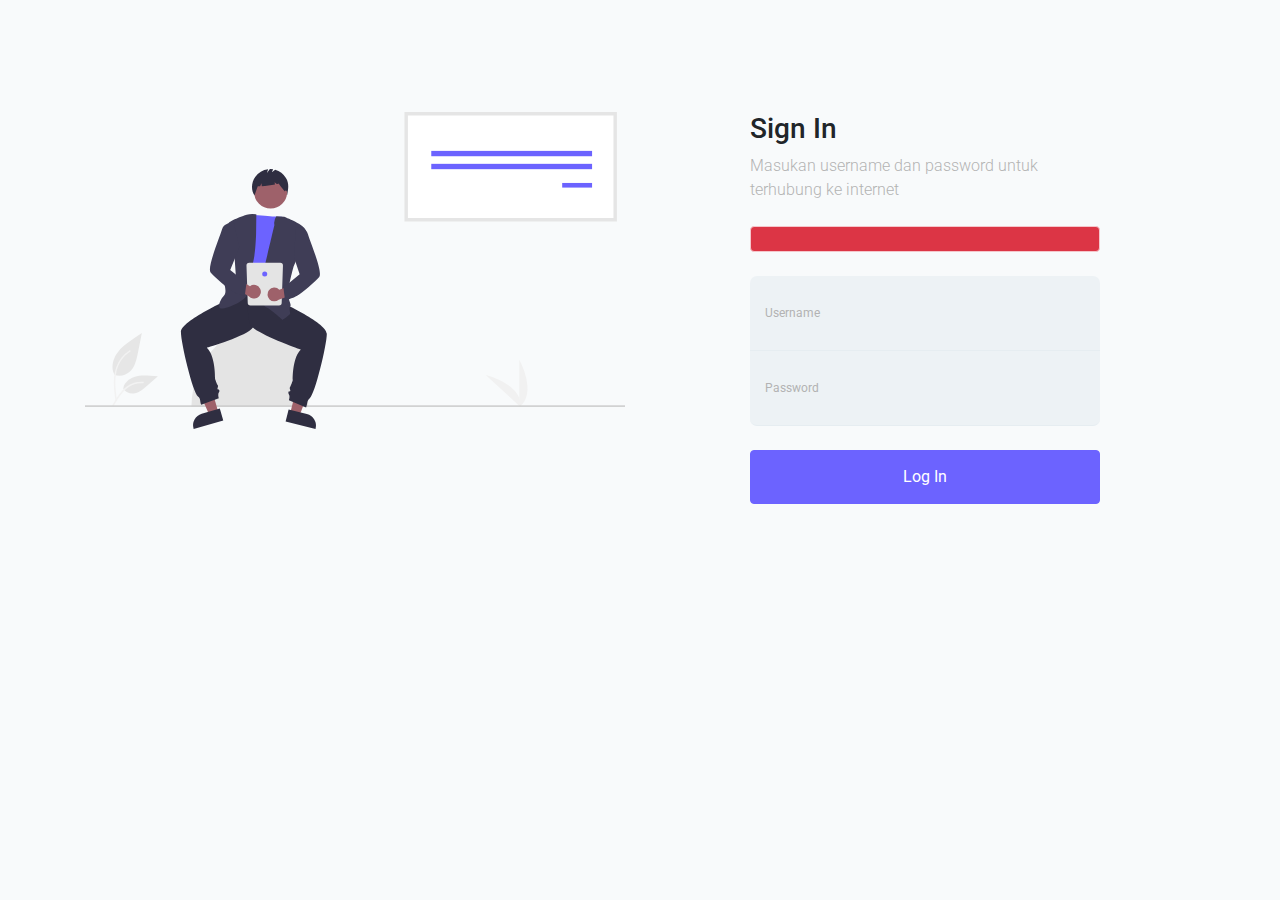
==== index.html @ 50f97ff5 "feat : first commit" ====
<!doctype html>
<html lang="en">

<head>
  <!-- Required meta tags -->
  <meta charset="utf-8">
  <meta name="viewport" content="width=device-width, initial-scale=1, shrink-to-fit=no">
  <link href="https://fonts.googleapis.com/css?family=Roboto:300,400&display=swap" rel="stylesheet">
  <link rel="stylesheet" href="fonts/icomoon/style.css">
  <!-- Bootstrap CSS -->
  <link rel="stylesheet" href="css/bootstrap.min.css">
  <!-- Style -->
  <link rel="stylesheet" href="css/style.css">

  <title>Login Mikrotik</title>
</head>

<body>



  <div class="content">
    <div class="container">
      <div class="row">
        <div class="col-md-6">
          <img src="images/online.svg" alt="Image" class="img-fluid">
        </div>
        <div class="col-md-6 contents">
          <div class="row justify-content-center">
            <div class="col-md-8">
              <div class="mb-4">
                <h3>Sign In</h3>
                <p class="mb-4">Masukan username dan password untuk terhubung ke internet</p>

                <div class="alert alert-danger bg-danger">
                  
                </div>
              </div>
              <form action="#" method="post">
                <div class="form-group first">
                  <label for="username">Username</label>
                  <input type="text" name="username" class="form-control" id="username" required>

                </div>
                <div class="form-group last mb-4">
                  <label for="password">Password</label>
                  <input type="password" name="password" class="form-control" id="password" required>
                </div>

                <input type="submit" value="Log In" class="btn btn-block btn-primary">
              </form>
            </div>
          </div>

        </div>

      </div>
    </div>
  </div>


  <script src="js/jquery-3.3.1.min.js"></script>
  <script src="js/popper.min.js"></script>
  <script src="js/bootstrap.min.js"></script>
  <script src="js/main.js"></script>
</body>

</html>
---- fonts/icomoon/style.css ----
@font-face {
  font-family: 'icomoon';
  src:  url('fonts/icomoon.eot?10si43');
  src:  url('fonts/icomoon.eot?10si43#iefix') format('embedded-opentype'),
    url('fonts/icomoon.ttf?10si43') format('truetype'),
    url('fonts/icomoon.woff?10si43') format('woff'),
    url('fonts/icomoon.svg?10si43#icomoon') format('svg');
  font-weight: normal;
  font-style: normal;
}

[class^="icon-"], [class*=" icon-"] {
  /* use !important to prevent issues with browser extensions that change fonts */
  font-family: 'icomoon' !important;
  speak: none;
  font-style: normal;
  font-weight: normal;
  font-variant: normal;
  text-transform: none;
  line-height: 1;

  /* Better Font Rendering =========== */
  -webkit-font-smoothing: antialiased;
  -moz-osx-font-smoothing: grayscale;
}

.icon-asterisk:before {
  content: "\f069";
}
.icon-plus:before {
  content: "\f067";
}
.icon-question:before {
  content: "\f128";
}
.icon-minus:before {
  content: "\f068";
}
.icon-glass:before {
  content: "\f000";
}
.icon-music:before {
  content: "\f001";
}
.icon-search:before {
  content: "\f002";
}
.icon-envelope-o:before {
  content: "\f003";
}
.icon-heart:before {
  content: "\f004";
}
.icon-star:before {
  content: "\f005";
}
.icon-star-o:before {
  content: "\f006";
}
.icon-user:before {
  content: "\f007";
}
.icon-film:before {
  content: "\f008";
}
.icon-th-large:before {
  content: "\f009";
}
.icon-th:before {
  content: "\f00a";
}
.icon-th-list:before {
  content: "\f00b";
}
.icon-check:before {
  content: "\f00c";
}
.icon-close:before {
  content: "\f00d";
}
.icon-remove:before {
  content: "\f00d";
}
.icon-times:before {
  content: "\f00d";
}
.icon-search-plus:before {
  content: "\f00e";
}
.icon-search-minus:before {
  content: "\f010";
}
.icon-power-off:before {
  content: "\f011";
}
.icon-signal:before {
  content: "\f012";
}
.icon-cog:before {
  content: "\f013";
}
.icon-gear:before {
  content: "\f013";
}
.icon-trash-o:before {
  content: "\f014";
}
.icon-home:before {
  content: "\f015";
}
.icon-file-o:before {
  content: "\f016";
}
.icon-clock-o:before {
  content: "\f017";
}
.icon-road:before {
  content: "\f018";
}
.icon-download:before {
  content: "\f019";
}
.icon-arrow-circle-o-down:before {
  content: "\f01a";
}
.icon-arrow-circle-o-up:before {
  content: "\f01b";
}
.icon-inbox:before {
  content: "\f01c";
}
.icon-play-circle-o:before {
  content: "\f01d";
}
.icon-repeat:before {
  content: "\f01e";
}
.icon-rotate-right:before {
  content: "\f01e";
}
.icon-refresh:before {
  content: "\f021";
}
.icon-list-alt:before {
  content: "\f022";
}
.icon-lock:before {
  content: "\f023";
}
.icon-flag:before {
  content: "\f024";
}
.icon-headphones:before {
  content: "\f025";
}
.icon-volume-off:before {
  content: "\f026";
}
.icon-volume-down:before {
  content: "\f027";
}
.icon-volume-up:before {
  content: "\f028";
}
.icon-qrcode:before {
  content: "\f029";
}
.icon-barcode:before {
  content: "\f02a";
}
.icon-tag:before {
  content: "\f02b";
}
.icon-tags:before {
  content: "\f02c";
}
.icon-book:before {
  content: "\f02d";
}
.icon-bookmark:before {
  content: "\f02e";
}
.icon-print:before {
  content: "\f02f";
}
.icon-camera:before {
  content: "\f030";
}
.icon-font:before {
  content: "\f031";
}
.icon-bold:before {
  content: "\f032";
}
.icon-italic:before {
  content: "\f033";
}
.icon-text-height:before {
  content: "\f034";
}
.icon-text-width:before {
  content: "\f035";
}
.icon-align-left:before {
  content: "\f036";
}
.icon-align-center:before {
  content: "\f037";
}
.icon-align-right:before {
  content: "\f038";
}
.icon-align-justify:before {
  content: "\f039";
}
.icon-list:before {
  content: "\f03a";
}
.icon-dedent:before {
  content: "\f03b";
}
.icon-outdent:before {
  content: "\f03b";
}
.icon-indent:before {
  content: "\f03c";
}
.icon-video-camera:before {
  content: "\f03d";
}
.icon-image:before {
  content: "\f03e";
}
.icon-photo:before {
  content: "\f03e";
}
.icon-picture-o:before {
  content: "\f03e";
}
.icon-pencil:before {
  content: "\f040";
}
.icon-map-marker:before {
  content: "\f041";
}
.icon-adjust:before {
  content: "\f042";
}
.icon-tint:before {
  content: "\f043";
}
.icon-edit:before {
  content: "\f044";
}
.icon-pencil-square-o:before {
  content: "\f044";
}
.icon-share-square-o:before {
  content: "\f045";
}
.icon-check-square-o:before {
  content: "\f046";
}
.icon-arrows:before {
  content: "\f047";
}
.icon-step-backward:before {
  content: "\f048";
}
.icon-fast-backward:before {
  content: "\f049";
}
.icon-backward:before {
  content: "\f04a";
}
.icon-play:before {
  content: "\f04b";
}
.icon-pause:before {
  content: "\f04c";
}
.icon-stop:before {
  content: "\f04d";
}
.icon-forward:before {
  content: "\f04e";
}
.icon-fast-forward:before {
  content: "\f050";
}
.icon-step-forward:before {
  content: "\f051";
}
.icon-eject:before {
  content: "\f052";
}
.icon-chevron-left:before {
  content: "\f053";
}
.icon-chevron-right:before {
  content: "\f054";
}
.icon-plus-circle:before {
  content: "\f055";
}
.icon-minus-circle:before {
  content: "\f056";
}
.icon-times-circle:before {
  content: "\f057";
}
.icon-check-circle:before {
  content: "\f058";
}
.icon-question-circle:before {
  content: "\f059";
}
.icon-info-circle:before {
  content: "\f05a";
}
.icon-crosshairs:before {
  content: "\f05b";
}
.icon-times-circle-o:before {
  content: "\f05c";
}
.icon-check-circle-o:before {
  content: "\f05d";
}
.icon-ban:before {
  content: "\f05e";
}
.icon-arrow-left:before {
  content: "\f060";
}
.icon-arrow-right:before {
  content: "\f061";
}
.icon-arrow-up:before {
  content: "\f062";
}
.icon-arrow-down:before {
  content: "\f063";
}
.icon-mail-forward:before {
  content: "\f064";
}
.icon-share:before {
  content: "\f064";
}
.icon-expand:before {
  content: "\f065";
}
.icon-compress:before {
  content: "\f066";
}
.icon-exclamation-circle:before {
  content: "\f06a";
}
.icon-gift:before {
  content: "\f06b";
}
.icon-leaf:before {
  content: "\f06c";
}
.icon-fire:before {
  content: "\f06d";
}
.icon-eye:before {
  content: "\f06e";
}
.icon-eye-slash:before {
  content: "\f070";
}
.icon-exclamation-triangle:before {
  content: "\f071";
}
.icon-warning:before {
  content: "\f071";
}
.icon-plane:before {
  content: "\f072";
}
.icon-calendar:before {
  content: "\f073";
}
.icon-random:before {
  content: "\f074";
}
.icon-comment:before {
  content: "\f075";
}
.icon-magnet:before {
  content: "\f076";
}
.icon-chevron-up:before {
  content: "\f077";
}
.icon-chevron-down:before {
  content: "\f078";
}
.icon-retweet:before {
  content: "\f079";
}
.icon-shopping-cart:before {
  content: "\f07a";
}
.icon-folder:before {
  content: "\f07b";
}
.icon-folder-open:before {
  content: "\f07c";
}
.icon-arrows-v:before {
  content: "\f07d";
}
.icon-arrows-h:before {
  content: "\f07e";
}
.icon-bar-chart:before {
  content: "\f080";
}
.icon-bar-chart-o:before {
  content: "\f080";
}
.icon-twitter-square:before {
  content: "\f081";
}
.icon-facebook-square:before {
  content: "\f082";
}
.icon-camera-retro:before {
  content: "\f083";
}
.icon-key:before {
  content: "\f084";
}
.icon-cogs:before {
  content: "\f085";
}
.icon-gears:before {
  content: "\f085";
}
.icon-comments:before {
  content: "\f086";
}
.icon-thumbs-o-up:before {
  content: "\f087";
}
.icon-thumbs-o-down:before {
  content: "\f088";
}
.icon-star-half:before {
  content: "\f089";
}
.icon-heart-o:before {
  content: "\f08a";
}
.icon-sign-out:before {
  content: "\f08b";
}
.icon-linkedin-square:before {
  content: "\f08c";
}
.icon-thumb-tack:before {
  content: "\f08d";
}
.icon-external-link:before {
  content: "\f08e";
}
.icon-sign-in:before {
  content: "\f090";
}
.icon-trophy:before {
  content: "\f091";
}
.icon-github-square:before {
  content: "\f092";
}
.icon-upload:before {
  content: "\f093";
}
.icon-lemon-o:before {
  content: "\f094";
}
.icon-phone:before {
  content: "\f095";
}
.icon-square-o:before {
  content: "\f096";
}
.icon-bookmark-o:before {
  content: "\f097";
}
.icon-phone-square:before {
  content: "\f098";
}
.icon-twitter:before {
  content: "\f099";
}
.icon-facebook:before {
  content: "\f09a";
}
.icon-facebook-f:before {
  content: "\f09a";
}
.icon-github:before {
  content: "\f09b";
}
.icon-unlock:before {
  content: "\f09c";
}
.icon-credit-card:before {
  content: "\f09d";
}
.icon-feed:before {
  content: "\f09e";
}
.icon-rss:before {
  content: "\f09e";
}
.icon-hdd-o:before {
  content: "\f0a0";
}
.icon-bullhorn:before {
  content: "\f0a1";
}
.icon-bell-o:before {
  content: "\f0a2";
}
.icon-certificate:before {
  content: "\f0a3";
}
.icon-hand-o-right:before {
  content: "\f0a4";
}
.icon-hand-o-left:before {
  content: "\f0a5";
}
.icon-hand-o-up:before {
  content: "\f0a6";
}
.icon-hand-o-down:before {
  content: "\f0a7";
}
.icon-arrow-circle-left:before {
  content: "\f0a8";
}
.icon-arrow-circle-right:before {
  content: "\f0a9";
}
.icon-arrow-circle-up:before {
  content: "\f0aa";
}
.icon-arrow-circle-down:before {
  content: "\f0ab";
}
.icon-globe:before {
  content: "\f0ac";
}
.icon-wrench:before {
  content: "\f0ad";
}
.icon-tasks:before {
  content: "\f0ae";
}
.icon-filter:before {
  content: "\f0b0";
}
.icon-briefcase:before {
  content: "\f0b1";
}
.icon-arrows-alt:before {
  content: "\f0b2";
}
.icon-group:before {
  content: "\f0c0";
}
.icon-users:before {
  content: "\f0c0";
}
.icon-chain:before {
  content: "\f0c1";
}
.icon-link:before {
  content: "\f0c1";
}
.icon-cloud:before {
  content: "\f0c2";
}
.icon-flask:before {
  content: "\f0c3";
}
.icon-cut:before {
  content: "\f0c4";
}
.icon-scissors:before {
  content: "\f0c4";
}
.icon-copy:before {
  content: "\f0c5";
}
.icon-files-o:before {
  content: "\f0c5";
}
.icon-paperclip:before {
  content: "\f0c6";
}
.icon-floppy-o:before {
  content: "\f0c7";
}
.icon-save:before {
  content: "\f0c7";
}
.icon-square:before {
  content: "\f0c8";
}
.icon-bars:before {
  content: "\f0c9";
}
.icon-navicon:before {
  content: "\f0c9";
}
.icon-reorder:before {
  content: "\f0c9";
}
.icon-list-ul:before {
  content: "\f0ca";
}
.icon-list-ol:before {
  content: "\f0cb";
}
.icon-strikethrough:before {
  content: "\f0cc";
}
.icon-underline:before {
  content: "\f0cd";
}
.icon-table:before {
  content: "\f0ce";
}
.icon-magic:before {
  content: "\f0d0";
}
.icon-truck:before {
  content: "\f0d1";
}
.icon-pinterest:before {
  content: "\f0d2";
}
.icon-pinterest-square:before {
  content: "\f0d3";
}
.icon-google-plus-square:before {
  content: "\f0d4";
}
.icon-google-plus:before {
  content: "\f0d5";
}
.icon-money:before {
  content: "\f0d6";
}
.icon-caret-down:before {
  content: "\f0d7";
}
.icon-caret-up:before {
  content: "\f0d8";
}
.icon-caret-left:before {
  content: "\f0d9";
}
.icon-caret-right:before {
  content: "\f0da";
}
.icon-columns:before {
  content: "\f0db";
}
.icon-sort:before {
  content: "\f0dc";
}
.icon-unsorted:before {
  content: "\f0dc";
}
.icon-sort-desc:before {
  content: "\f0dd";
}
.icon-sort-down:before {
  content: "\f0dd";
}
.icon-sort-asc:before {
  content: "\f0de";
}
.icon-sort-up:before {
  content: "\f0de";
}
.icon-envelope:before {
  content: "\f0e0";
}
.icon-linkedin:before {
  content: "\f0e1";
}
.icon-rotate-left:before {
  content: "\f0e2";
}
.icon-undo:before {
  content: "\f0e2";
}
.icon-gavel:before {
  content: "\f0e3";
}
.icon-legal:before {
  content: "\f0e3";
}
.icon-dashboard:before {
  content: "\f0e4";
}
.icon-tachometer:before {
  content: "\f0e4";
}
.icon-comment-o:before {
  content: "\f0e5";
}
.icon-comments-o:before {
  content: "\f0e6";
}
.icon-bolt:before {
  content: "\f0e7";
}
.icon-flash:before {
  content: "\f0e7";
}
.icon-sitemap:before {
  content: "\f0e8";
}
.icon-umbrella:before {
  content: "\f0e9";
}
.icon-clipboard:before {
  content: "\f0ea";
}
.icon-paste:before {
  content: "\f0ea";
}
.icon-lightbulb-o:before {
  content: "\f0eb";
}
.icon-exchange:before {
  content: "\f0ec";
}
.icon-cloud-download:before {
  content: "\f0ed";
}
.icon-cloud-upload:before {
  content: "\f0ee";
}
.icon-user-md:before {
  content: "\f0f0";
}
.icon-stethoscope:before {
  content: "\f0f1";
}
.icon-suitcase:before {
  content: "\f0f2";
}
.icon-bell:before {
  content: "\f0f3";
}
.icon-coffee:before {
  content: "\f0f4";
}
.icon-cutlery:before {
  content: "\f0f5";
}
.icon-file-text-o:before {
  content: "\f0f6";
}
.icon-building-o:before {
  content: "\f0f7";
}
.icon-hospital-o:before {
  content: "\f0f8";
}
.icon-ambulance:before {
  content: "\f0f9";
}
.icon-medkit:before {
  content: "\f0fa";
}
.icon-fighter-jet:before {
  content: "\f0fb";
}
.icon-beer:before {
  content: "\f0fc";
}
.icon-h-square:before {
  content: "\f0fd";
}
.icon-plus-square:before {
  content: "\f0fe";
}
.icon-angle-double-left:before {
  content: "\f100";
}
.icon-angle-double-right:before {
  content: "\f101";
}
.icon-angle-double-up:before {
  content: "\f102";
}
.icon-angle-double-down:before {
  content: "\f103";
}
.icon-angle-left:before {
  content: "\f104";
}
.icon-angle-right:before {
  content: "\f105";
}
.icon-angle-up:before {
  content: "\f106";
}
.icon-angle-down:before {
  content: "\f107";
}
.icon-desktop:before {
  content: "\f108";
}
.icon-laptop:before {
  content: "\f109";
}
.icon-tablet:before {
  content: "\f10a";
}
.icon-mobile:before {
  content: "\f10b";
}
.icon-mobile-phone:before {
  content: "\f10b";
}
.icon-circle-o:before {
  content: "\f10c";
}
.icon-quote-left:before {
  content: "\f10d";
}
.icon-quote-right:before {
  content: "\f10e";
}
.icon-spinner:before {
  content: "\f110";
}
.icon-circle:before {
  content: "\f111";
}
.icon-mail-reply:before {
  content: "\f112";
}
.icon-reply:before {
  content: "\f112";
}
.icon-github-alt:before {
  content: "\f113";
}
.icon-folder-o:before {
  content: "\f114";
}
.icon-folder-open-o:before {
  content: "\f115";
}
.icon-smile-o:before {
  content: "\f118";
}
.icon-frown-o:before {
  content: "\f119";
}
.icon-meh-o:before {
  content: "\f11a";
}
.icon-gamepad:before {
  content: "\f11b";
}
.icon-keyboard-o:before {
  content: "\f11c";
}
.icon-flag-o:before {
  content: "\f11d";
}
.icon-flag-checkered:before {
  content: "\f11e";
}
.icon-terminal:before {
  content: "\f120";
}
.icon-code:before {
  content: "\f121";
}
.icon-mail-reply-all:before {
  content: "\f122";
}
.icon-reply-all:before {
  content: "\f122";
}
.icon-star-half-empty:before {
  content: "\f123";
}
.icon-star-half-full:before {
  content: "\f123";
}
.icon-star-half-o:before {
  content: "\f123";
}
.icon-location-arrow:before {
  content: "\f124";
}
.icon-crop:before {
  content: "\f125";
}
.icon-code-fork:before {
  content: "\f126";
}
.icon-chain-broken:before {
  content: "\f127";
}
.icon-unlink:before {
  content: "\f127";
}
.icon-info:before {
  content: "\f129";
}
.icon-exclamation:before {
  content: "\f12a";
}
.icon-superscript:before {
  content: "\f12b";
}
.icon-subscript:before {
  content: "\f12c";
}
.icon-eraser:before {
  content: "\f12d";
}
.icon-puzzle-piece:before {
  content: "\f12e";
}
.icon-microphone:before {
  content: "\f130";
}
.icon-microphone-slash:before {
  content: "\f131";
}
.icon-shield:before {
  content: "\f132";
}
.icon-calendar-o:before {
  content: "\f133";
}
.icon-fire-extinguisher:before {
  content: "\f134";
}
.icon-rocket:before {
  content: "\f135";
}
.icon-maxcdn:before {
  content: "\f136";
}
.icon-chevron-circle-left:before {
  content: "\f137";
}
.icon-chevron-circle-right:before {
  content: "\f138";
}
.icon-chevron-circle-up:before {
  content: "\f139";
}
.icon-chevron-circle-down:before {
  content: "\f13a";
}
.icon-html5:before {
  content: "\f13b";
}
.icon-css3:before {
  content: "\f13c";
}
.icon-anchor:before {
  content: "\f13d";
}
.icon-unlock-alt:before {
  content: "\f13e";
}
.icon-bullseye:before {
  content: "\f140";
}
.icon-ellipsis-h:before {
  content: "\f141";
}
.icon-ellipsis-v:before {
  content: "\f142";
}
.icon-rss-square:before {
  content: "\f143";
}
.icon-play-circle:before {
  content: "\f144";
}
.icon-ticket:before {
  content: "\f145";
}
.icon-minus-square:before {
  content: "\f146";
}
.icon-minus-square-o:before {
  content: "\f147";
}
.icon-level-up:before {
  content: "\f148";
}
.icon-level-down:before {
  content: "\f149";
}
.icon-check-square:before {
  content: "\f14a";
}
.icon-pencil-square:before {
  content: "\f14b";
}
.icon-external-link-square:before {
  content: "\f14c";
}
.icon-share-square:before {
  content: "\f14d";
}
.icon-compass:before {
  content: "\f14e";
}
.icon-caret-square-o-down:before {
  content: "\f150";
}
.icon-toggle-down:before {
  content: "\f150";
}
.icon-caret-square-o-up:before {
  content: "\f151";
}
.icon-toggle-up:before {
  content: "\f151";
}
.icon-caret-square-o-right:before {
  content: "\f152";
}
.icon-toggle-right:before {
  content: "\f152";
}
.icon-eur:before {
  content: "\f153";
}
.icon-euro:before {
  content: "\f153";
}
.icon-gbp:before {
  content: "\f154";
}
.icon-dollar:before {
  content: "\f155";
}
.icon-usd:before {
  content: "\f155";
}
.icon-inr:before {
  content: "\f156";
}
.icon-rupee:before {
  content: "\f156";
}
.icon-cny:before {
  content: "\f157";
}
.icon-jpy:before {
  content: "\f157";
}
.icon-rmb:before {
  content: "\f157";
}
.icon-yen:before {
  content: "\f157";
}
.icon-rouble:before {
  content: "\f158";
}
.icon-rub:before {
  content: "\f158";
}
.icon-ruble:before {
  content: "\f158";
}
.icon-krw:before {
  content: "\f159";
}
.icon-won:before {
  content: "\f159";
}
.icon-bitcoin:before {
  content: "\f15a";
}
.icon-btc:before {
  content: "\f15a";
}
.icon-file:before {
  content: "\f15b";
}
.icon-file-text:before {
  content: "\f15c";
}
.icon-sort-alpha-asc:before {
  content: "\f15d";
}
.icon-sort-alpha-desc:before {
  content: "\f15e";
}
.icon-sort-amount-asc:before {
  content: "\f160";
}
.icon-sort-amount-desc:before {
  content: "\f161";
}
.icon-sort-numeric-asc:before {
  content: "\f162";
}
.icon-sort-numeric-desc:before {
  content: "\f163";
}
.icon-thumbs-up:before {
  content: "\f164";
}
.icon-thumbs-down:before {
  content: "\f165";
}
.icon-youtube-square:before {
  content: "\f166";
}
.icon-youtube:before {
  content: "\f167";
}
.icon-xing:before {
  content: "\f168";
}
.icon-xing-square:before {
  content: "\f169";
}
.icon-youtube-play:before {
  content: "\f16a";
}
.icon-dropbox:before {
  content: "\f16b";
}
.icon-stack-overflow:before {
  content: "\f16c";
}
.icon-instagram:before {
  content: "\f16d";
}
.icon-flickr:before {
  content: "\f16e";
}
.icon-adn:before {
  content: "\f170";
}
.icon-bitbucket:before {
  content: "\f171";
}
.icon-bitbucket-square:before {
  content: "\f172";
}
.icon-tumblr:before {
  content: "\f173";
}
.icon-tumblr-square:before {
  content: "\f174";
}
.icon-long-arrow-down:before {
  content: "\f175";
}
.icon-long-arrow-up:before {
  content: "\f176";
}
.icon-long-arrow-left:before {
  content: "\f177";
}
.icon-long-arrow-right:before {
  content: "\f178";
}
.icon-apple:before {
  content: "\f179";
}
.icon-windows:before {
  content: "\f17a";
}
.icon-android:before {
  content: "\f17b";
}
.icon-linux:before {
  content: "\f17c";
}
.icon-dribbble:before {
  content: "\f17d";
}
.icon-skype:before {
  content: "\f17e";
}
.icon-foursquare:before {
  content: "\f180";
}
.icon-trello:before {
  content: "\f181";
}
.icon-female:before {
  content: "\f182";
}
.icon-male:before {
  content: "\f183";
}
.icon-gittip:before {
  content: "\f184";
}
.icon-gratipay:before {
  content: "\f184";
}
.icon-sun-o:before {
  content: "\f185";
}
.icon-moon-o:before {
  content: "\f186";
}
.icon-archive:before {
  content: "\f187";
}
.icon-bug:before {
  content: "\f188";
}
.icon-vk:before {
  content: "\f189";
}
.icon-weibo:before {
  content: "\f18a";
}
.icon-renren:before {
  content: "\f18b";
}
.icon-pagelines:before {
  content: "\f18c";
}
.icon-stack-exchange:before {
  content: "\f18d";
}
.icon-arrow-circle-o-right:before {
  content: "\f18e";
}
.icon-arrow-circle-o-left:before {
  content: "\f190";
}
.icon-caret-square-o-left:before {
  content: "\f191";
}
.icon-toggle-left:before {
  content: "\f191";
}
.icon-dot-circle-o:before {
  content: "\f192";
}
.icon-wheelchair:before {
  content: "\f193";
}
.icon-vimeo-square:before {
  content: "\f194";
}
.icon-try:before {
  content: "\f195";
}
.icon-turkish-lira:before {
  content: "\f195";
}
.icon-plus-square-o:before {
  content: "\f196";
}
.icon-space-shuttle:before {
  content: "\f197";
}
.icon-slack:before {
  content: "\f198";
}
.icon-envelope-square:before {
  content: "\f199";
}
.icon-wordpress:before {
  content: "\f19a";
}
.icon-openid:before {
  content: "\f19b";
}
.icon-bank:before {
  content: "\f19c";
}
.icon-institution:before {
  content: "\f19c";
}
.icon-university:before {
  content: "\f19c";
}
.icon-graduation-cap:before {
  content: "\f19d";
}
.icon-mortar-board:before {
  content: "\f19d";
}
.icon-yahoo:before {
  content: "\f19e";
}
.icon-google:before {
  content: "\f1a0";
}
.icon-reddit:before {
  content: "\f1a1";
}
.icon-reddit-square:before {
  content: "\f1a2";
}
.icon-stumbleupon-circle:before {
  content: "\f1a3";
}
.icon-stumbleupon:before {
  content: "\f1a4";
}
.icon-delicious:before {
  content: "\f1a5";
}
.icon-digg:before {
  content: "\f1a6";
}
.icon-pied-piper-pp:before {
  content: "\f1a7";
}
.icon-pied-piper-alt:before {
  content: "\f1a8";
}
.icon-drupal:before {
  content: "\f1a9";
}
.icon-joomla:before {
  content: "\f1aa";
}
.icon-language:before {
  content: "\f1ab";
}
.icon-fax:before {
  content: "\f1ac";
}
.icon-building:before {
  content: "\f1ad";
}
.icon-child:before {
  content: "\f1ae";
}
.icon-paw:before {
  content: "\f1b0";
}
.icon-spoon:before {
  content: "\f1b1";
}
.icon-cube:before {
  content: "\f1b2";
}
.icon-cubes:before {
  content: "\f1b3";
}
.icon-behance:before {
  content: "\f1b4";
}
.icon-behance-square:before {
  content: "\f1b5";
}
.icon-steam:before {
  content: "\f1b6";
}
.icon-steam-square:before {
  content: "\f1b7";
}
.icon-recycle:before {
  content: "\f1b8";
}
.icon-automobile:before {
  content: "\f1b9";
}
.icon-car:before {
  content: "\f1b9";
}
.icon-cab:before {
  content: "\f1ba";
}
.icon-taxi:before {
  content: "\f1ba";
}
.icon-tree:before {
  content: "\f1bb";
}
.icon-spotify:before {
  content: "\f1bc";
}
.icon-deviantart:before {
  content: "\f1bd";
}
.icon-soundcloud:before {
  content: "\f1be";
}
.icon-database:before {
  content: "\f1c0";
}
.icon-file-pdf-o:before {
  content: "\f1c1";
}
.icon-file-word-o:before {
  content: "\f1c2";
}
.icon-file-excel-o:before {
  content: "\f1c3";
}
.icon-file-powerpoint-o:before {
  content: "\f1c4";
}
.icon-file-image-o:before {
  content: "\f1c5";
}
.icon-file-photo-o:before {
  content: "\f1c5";
}
.icon-file-picture-o:before {
  content: "\f1c5";
}
.icon-file-archive-o:before {
  content: "\f1c6";
}
.icon-file-zip-o:before {
  content: "\f1c6";
}
.icon-file-audio-o:before {
  content: "\f1c7";
}
.icon-file-sound-o:before {
  content: "\f1c7";
}
.icon-file-movie-o:before {
  content: "\f1c8";
}
.icon-file-video-o:before {
  content: "\f1c8";
}
.icon-file-code-o:before {
  content: "\f1c9";
}
.icon-vine:before {
  content: "\f1ca";
}
.icon-codepen:before {
  content: "\f1cb";
}
.icon-jsfiddle:before {
  content: "\f1cc";
}
.icon-life-bouy:before {
  content: "\f1cd";
}
.icon-life-buoy:before {
  content: "\f1cd";
}
.icon-life-ring:before {
  content: "\f1cd";
}
.icon-life-saver:before {
  content: "\f1cd";
}
.icon-support:before {
  content: "\f1cd";
}
.icon-circle-o-notch:before {
  content: "\f1ce";
}
.icon-ra:before {
  content: "\f1d0";
}
.icon-rebel:before {
  content: "\f1d0";
}
.icon-resistance:before {
  content: "\f1d0";
}
.icon-empire:before {
  content: "\f1d1";
}
.icon-ge:before {
  content: "\f1d1";
}
.icon-git-square:before {
  content: "\f1d2";
}
.icon-git:before {
  content: "\f1d3";
}
.icon-hacker-news:before {
  content: "\f1d4";
}
.icon-y-combinator-square:before {
  content: "\f1d4";
}
.icon-yc-square:before {
  content: "\f1d4";
}
.icon-tencent-weibo:before {
  content: "\f1d5";
}
.icon-qq:before {
  content: "\f1d6";
}
.icon-wechat:before {
  content: "\f1d7";
}
.icon-weixin:before {
  content: "\f1d7";
}
.icon-paper-plane:before {
  content: "\f1d8";
}
.icon-send:before {
  content: "\f1d8";
}
.icon-paper-plane-o:before {
  content: "\f1d9";
}
.icon-send-o:before {
  content: "\f1d9";
}
.icon-history:before {
  content: "\f1da";
}
.icon-circle-thin:before {
  content: "\f1db";
}
.icon-header:before {
  content: "\f1dc";
}
.icon-paragraph:before {
  content: "\f1dd";
}
.icon-sliders:before {
  content: "\f1de";
}
.icon-share-alt:before {
  content: "\f1e0";
}
.icon-share-alt-square:before {
  content: "\f1e1";
}
.icon-bomb:before {
  content: "\f1e2";
}
.icon-futbol-o:before {
  content: "\f1e3";
}
.icon-soccer-ball-o:before {
  content: "\f1e3";
}
.icon-tty:before {
  content: "\f1e4";
}
.icon-binoculars:before {
  content: "\f1e5";
}
.icon-plug:before {
  content: "\f1e6";
}
.icon-slideshare:before {
  content: "\f1e7";
}
.icon-twitch:before {
  content: "\f1e8";
}
.icon-yelp:before {
  content: "\f1e9";
}
.icon-newspaper-o:before {
  content: "\f1ea";
}
.icon-wifi:before {
  content: "\f1eb";
}
.icon-calculator:before {
  content: "\f1ec";
}
.icon-paypal:before {
  content: "\f1ed";
}
.icon-google-wallet:before {
  content: "\f1ee";
}
.icon-cc-visa:before {
  content: "\f1f0";
}
.icon-cc-mastercard:before {
  content: "\f1f1";
}
.icon-cc-discover:before {
  content: "\f1f2";
}
.icon-cc-amex:before {
  content: "\f1f3";
}
.icon-cc-paypal:before {
  content: "\f1f4";
}
.icon-cc-stripe:before {
  content: "\f1f5";
}
.icon-bell-slash:before {
  content: "\f1f6";
}
.icon-bell-slash-o:before {
  content: "\f1f7";
}
.icon-trash:before {
  content: "\f1f8";
}
.icon-copyright:before {
  content: "\f1f9";
}
.icon-at:before {
  content: "\f1fa";
}
.icon-eyedropper:before {
  content: "\f1fb";
}
.icon-paint-brush:before {
  content: "\f1fc";
}
.icon-birthday-cake:before {
  content: "\f1fd";
}
.icon-area-chart:before {
  content: "\f1fe";
}
.icon-pie-chart:before {
  content: "\f200";
}
.icon-line-chart:before {
  content: "\f201";
}
.icon-lastfm:before {
  content: "\f202";
}
.icon-lastfm-square:before {
  content: "\f203";
}
.icon-toggle-off:before {
  content: "\f204";
}
.icon-toggle-on:before {
  content: "\f205";
}
.icon-bicycle:before {
  content: "\f206";
}
.icon-bus:before {
  content: "\f207";
}
.icon-ioxhost:before {
  content: "\f208";
}
.icon-angellist:before {
  content: "\f209";
}
.icon-cc:before {
  content: "\f20a";
}
.icon-ils:before {
  content: "\f20b";
}
.icon-shekel:before {
  content: "\f20b";
}
.icon-sheqel:before {
  content: "\f20b";
}
.icon-meanpath:before {
  content: "\f20c";
}
.icon-buysellads:before {
  content: "\f20d";
}
.icon-connectdevelop:before {
  content: "\f20e";
}
.icon-dashcube:before {
  content: "\f210";
}
.icon-forumbee:before {
  content: "\f211";
}
.icon-leanpub:before {
  content: "\f212";
}
.icon-sellsy:before {
  content: "\f213";
}
.icon-shirtsinbulk:before {
  content: "\f214";
}
.icon-simplybuilt:before {
  content: "\f215";
}
.icon-skyatlas:before {
  content: "\f216";
}
.icon-cart-plus:before {
  content: "\f217";
}
.icon-cart-arrow-down:before {
  content: "\f218";
}
.icon-diamond:before {
  content: "\f219";
}
.icon-ship:before {
  content: "\f21a";
}
.icon-user-secret:before {
  content: "\f21b";
}
.icon-motorcycle:before {
  content: "\f21c";
}
.icon-street-view:before {
  content: "\f21d";
}
.icon-heartbeat:before {
  content: "\f21e";
}
.icon-venus:before {
  content: "\f221";
}
.icon-mars:before {
  content: "\f222";
}
.icon-mercury:before {
  content: "\f223";
}
.icon-intersex:before {
  content: "\f224";
}
.icon-transgender:before {
  content: "\f224";
}
.icon-transgender-alt:before {
  content: "\f225";
}
.icon-venus-double:before {
  content: "\f226";
}
.icon-mars-double:before {
  content: "\f227";
}
.icon-venus-mars:before {
  content: "\f228";
}
.icon-mars-stroke:before {
  content: "\f229";
}
.icon-mars-stroke-v:before {
  content: "\f22a";
}
.icon-mars-stroke-h:before {
  content: "\f22b";
}
.icon-neuter:before {
  content: "\f22c";
}
.icon-genderless:before {
  content: "\f22d";
}
.icon-facebook-official:before {
  content: "\f230";
}
.icon-pinterest-p:before {
  content: "\f231";
}
.icon-whatsapp:before {
  content: "\f232";
}
.icon-server:before {
  content: "\f233";
}
.icon-user-plus:before {
  content: "\f234";
}
.icon-user-times:before {
  content: "\f235";
}
.icon-bed:before {
  content: "\f236";
}
.icon-hotel:before {
  content: "\f236";
}
.icon-viacoin:before {
  content: "\f237";
}
.icon-train:before {
  content: "\f238";
}
.icon-subway:before {
  content: "\f239";
}
.icon-medium:before {
  content: "\f23a";
}
.icon-y-combinator:before {
  content: "\f23b";
}
.icon-yc:before {
  content: "\f23b";
}
.icon-optin-monster:before {
  content: "\f23c";
}
.icon-opencart:before {
  content: "\f23d";
}
.icon-expeditedssl:before {
  content: "\f23e";
}
.icon-battery:before {
  content: "\f240";
}
.icon-battery-4:before {
  content: "\f240";
}
.icon-battery-full:before {
  content: "\f240";
}
.icon-battery-3:before {
  content: "\f241";
}
.icon-battery-three-quarters:before {
  content: "\f241";
}
.icon-battery-2:before {
  content: "\f242";
}
.icon-battery-half:before {
  content: "\f242";
}
.icon-battery-1:before {
  content: "\f243";
}
.icon-battery-quarter:before {
  content: "\f243";
}
.icon-battery-0:before {
  content: "\f244";
}
.icon-battery-empty:before {
  content: "\f244";
}
.icon-mouse-pointer:before {
  content: "\f245";
}
.icon-i-cursor:before {
  content: "\f246";
}
.icon-object-group:before {
  content: "\f247";
}
.icon-object-ungroup:before {
  content: "\f248";
}
.icon-sticky-note:before {
  content: "\f249";
}
.icon-sticky-note-o:before {
  content: "\f24a";
}
.icon-cc-jcb:before {
  content: "\f24b";
}
.icon-cc-diners-club:before {
  content: "\f24c";
}
.icon-clone:before {
  content: "\f24d";
}
.icon-balance-scale:before {
  content: "\f24e";
}
.icon-hourglass-o:before {
  content: "\f250";
}
.icon-hourglass-1:before {
  content: "\f251";
}
.icon-hourglass-start:before {
  content: "\f251";
}
.icon-hourglass-2:before {
  content: "\f252";
}
.icon-hourglass-half:before {
  content: "\f252";
}
.icon-hourglass-3:before {
  content: "\f253";
}
.icon-hourglass-end:before {
  content: "\f253";
}
.icon-hourglass:before {
  content: "\f254";
}
.icon-hand-grab-o:before {
  content: "\f255";
}
.icon-hand-rock-o:before {
  content: "\f255";
}
.icon-hand-paper-o:before {
  content: "\f256";
}
.icon-hand-stop-o:before {
  content: "\f256";
}
.icon-hand-scissors-o:before {
  content: "\f257";
}
.icon-hand-lizard-o:before {
  content: "\f258";
}
.icon-hand-spock-o:before {
  content: "\f259";
}
.icon-hand-pointer-o:before {
  content: "\f25a";
}
.icon-hand-peace-o:before {
  content: "\f25b";
}
.icon-trademark:before {
  content: "\f25c";
}
.icon-registered:before {
  content: "\f25d";
}
.icon-creative-commons:before {
  content: "\f25e";
}
.icon-gg:before {
  content: "\f260";
}
.icon-gg-circle:before {
  content: "\f261";
}
.icon-tripadvisor:before {
  content: "\f262";
}
.icon-odnoklassniki:before {
  content: "\f263";
}
.icon-odnoklassniki-square:before {
  content: "\f264";
}
.icon-get-pocket:before {
  content: "\f265";
}
.icon-wikipedia-w:before {
  content: "\f266";
}
.icon-safari:before {
  content: "\f267";
}
.icon-chrome:before {
  content: "\f268";
}
.icon-firefox:before {
  content: "\f269";
}
.icon-opera:before {
  content: "\f26a";
}
.icon-internet-explorer:before {
  content: "\f26b";
}
.icon-television:before {
  content: "\f26c";
}
.icon-tv:before {
  content: "\f26c";
}
.icon-contao:before {
  content: "\f26d";
}
.icon-500px:before {
  content: "\f26e";
}
.icon-amazon:before {
  content: "\f270";
}
.icon-calendar-plus-o:before {
  content: "\f271";
}
.icon-calendar-minus-o:before {
  content: "\f272";
}
.icon-calendar-times-o:before {
  content: "\f273";
}
.icon-calendar-check-o:before {
  content: "\f274";
}
.icon-industry:before {
  content: "\f275";
}
.icon-map-pin:before {
  content: "\f276";
}
.icon-map-signs:before {
  content: "\f277";
}
.icon-map-o:before {
  content: "\f278";
}
.icon-map:before {
  content: "\f279";
}
.icon-commenting:before {
  content: "\f27a";
}
.icon-commenting-o:before {
  content: "\f27b";
}
.icon-houzz:before {
  content: "\f27c";
}
.icon-vimeo:before {
  content: "\f27d";
}
.icon-black-tie:before {
  content: "\f27e";
}
.icon-fonticons:before {
  content: "\f280";
}
.icon-reddit-alien:before {
  content: "\f281";
}
.icon-edge:before {
  content: "\f282";
}
.icon-credit-card-alt:before {
  content: "\f283";
}
.icon-codiepie:before {
  content: "\f284";
}
.icon-modx:before {
  content: "\f285";
}
.icon-fort-awesome:before {
  content: "\f286";
}
.icon-usb:before {
  content: "\f287";
}
.icon-product-hunt:before {
  content: "\f288";
}
.icon-mixcloud:before {
  content: "\f289";
}
.icon-scribd:before {
  content: "\f28a";
}
.icon-pause-circle:before {
  content: "\f28b";
}
.icon-pause-circle-o:before {
  content: "\f28c";
}
.icon-stop-circle:before {
  content: "\f28d";
}
.icon-stop-circle-o:before {
  content: "\f28e";
}
.icon-shopping-bag:before {
  content: "\f290";
}
.icon-shopping-basket:before {
  content: "\f291";
}
.icon-hashtag:before {
  content: "\f292";
}
.icon-bluetooth:before {
  content: "\f293";
}
.icon-bluetooth-b:before {
  content: "\f294";
}
.icon-percent:before {
  content: "\f295";
}
.icon-gitlab:before {
  content: "\f296";
}
.icon-wpbeginner:before {
  content: "\f297";
}
.icon-wpforms:before {
  content: "\f298";
}
.icon-envira:before {
  content: "\f299";
}
.icon-universal-access:before {
  content: "\f29a";
}
.icon-wheelchair-alt:before {
  content: "\f29b";
}
.icon-question-circle-o:before {
  content: "\f29c";
}
.icon-blind:before {
  content: "\f29d";
}
.icon-audio-description:before {
  content: "\f29e";
}
.icon-volume-control-phone:before {
  content: "\f2a0";
}
.icon-braille:before {
  content: "\f2a1";
}
.icon-assistive-listening-systems:before {
  content: "\f2a2";
}
.icon-american-sign-language-interpreting:before {
  content: "\f2a3";
}
.icon-asl-interpreting:before {
  content: "\f2a3";
}
.icon-deaf:before {
  content: "\f2a4";
}
.icon-deafness:before {
  content: "\f2a4";
}
.icon-hard-of-hearing:before {
  content: "\f2a4";
}
.icon-glide:before {
  content: "\f2a5";
}
.icon-glide-g:before {
  content: "\f2a6";
}
.icon-sign-language:before {
  content: "\f2a7";
}
.icon-signing:before {
  content: "\f2a7";
}
.icon-low-vision:before {
  content: "\f2a8";
}
.icon-viadeo:before {
  content: "\f2a9";
}
.icon-viadeo-square:before {
  content: "\f2aa";
}
.icon-snapchat:before {
  content: "\f2ab";
}
.icon-snapchat-ghost:before {
  content: "\f2ac";
}
.icon-snapchat-square:before {
  content: "\f2ad";
}
.icon-pied-piper:before {
  content: "\f2ae";
}
.icon-first-order:before {
  content: "\f2b0";
}
.icon-yoast:before {
  content: "\f2b1";
}
.icon-themeisle:before {
  content: "\f2b2";
}
.icon-google-plus-circle:before {
  content: "\f2b3";
}
.icon-google-plus-official:before {
  content: "\f2b3";
}
.icon-fa:before {
  content: "\f2b4";
}
.icon-font-awesome:before {
  content: "\f2b4";
}
.icon-handshake-o:before {
  content: "\f2b5";
}
.icon-envelope-open:before {
  content: "\f2b6";
}
.icon-envelope-open-o:before {
  content: "\f2b7";
}
.icon-linode:before {
  content: "\f2b8";
}
.icon-address-book:before {
  content: "\f2b9";
}
.icon-address-book-o:before {
  content: "\f2ba";
}
.icon-address-card:before {
  content: "\f2bb";
}
.icon-vcard:before {
  content: "\f2bb";
}
.icon-address-card-o:before {
  content: "\f2bc";
}
.icon-vcard-o:before {
  content: "\f2bc";
}
.icon-user-circle:before {
  content: "\f2bd";
}
.icon-user-circle-o:before {
  content: "\f2be";
}
.icon-user-o:before {
  content: "\f2c0";
}
.icon-id-badge:before {
  content: "\f2c1";
}
.icon-drivers-license:before {
  content: "\f2c2";
}
.icon-id-card:before {
  content: "\f2c2";
}
.icon-drivers-license-o:before {
  content: "\f2c3";
}
.icon-id-card-o:before {
  content: "\f2c3";
}
.icon-quora:before {
  content: "\f2c4";
}
.icon-free-code-camp:before {
  content: "\f2c5";
}
.icon-telegram:before {
  content: "\f2c6";
}
.icon-thermometer:before {
  content: "\f2c7";
}
.icon-thermometer-4:before {
  content: "\f2c7";
}
.icon-thermometer-full:before {
  content: "\f2c7";
}
.icon-thermometer-3:before {
  content: "\f2c8";
}
.icon-thermometer-three-quarters:before {
  content: "\f2c8";
}
.icon-thermometer-2:before {
  content: "\f2c9";
}
.icon-thermometer-half:before {
  content: "\f2c9";
}
.icon-thermometer-1:before {
  content: "\f2ca";
}
.icon-thermometer-quarter:before {
  content: "\f2ca";
}
.icon-thermometer-0:before {
  content: "\f2cb";
}
.icon-thermometer-empty:before {
  content: "\f2cb";
}
.icon-shower:before {
  content: "\f2cc";
}
.icon-bath:before {
  content: "\f2cd";
}
.icon-bathtub:before {
  content: "\f2cd";
}
.icon-s15:before {
  content: "\f2cd";
}
.icon-podcast:before {
  content: "\f2ce";
}
.icon-window-maximize:before {
  content: "\f2d0";
}
.icon-window-minimize:before {
  content: "\f2d1";
}
.icon-window-restore:before {
  content: "\f2d2";
}
.icon-times-rectangle:before {
  content: "\f2d3";
}
.icon-window-close:before {
  content: "\f2d3";
}
.icon-times-rectangle-o:before {
  content: "\f2d4";
}
.icon-window-close-o:before {
  content: "\f2d4";
}
.icon-bandcamp:before {
  content: "\f2d5";
}
.icon-grav:before {
  content: "\f2d6";
}
.icon-etsy:before {
  content: "\f2d7";
}
.icon-imdb:before {
  content: "\f2d8";
}
.icon-ravelry:before {
  content: "\f2d9";
}
.icon-eercast:before {
  content: "\f2da";
}
.icon-microchip:before {
  content: "\f2db";
}
.icon-snowflake-o:before {
  content: "\f2dc";
}
.icon-superpowers:before {
  content: "\f2dd";
}
.icon-wpexplorer:before {
  content: "\f2de";
}
.icon-meetup:before {
  content: "\f2e0";
}
.icon-3d_rotation:before {
  content: "\e84d";
}
.icon-ac_unit:before {
  content: "\eb3b";
}
.icon-alarm:before {
  content: "\e855";
}
.icon-access_alarms:before {
  content: "\e191";
}
.icon-schedule:before {
  content: "\e8b5";
}
.icon-accessibility:before {
  content: "\e84e";
}
.icon-accessible:before {
  content: "\e914";
}
.icon-account_balance:before {
  content: "\e84f";
}
.icon-account_balance_wallet:before {
  content: "\e850";
}
.icon-account_box:before {
  content: "\e851";
}
.icon-account_circle:before {
  content: "\e853";
}
.icon-adb:before {
  content: "\e60e";
}
.icon-add:before {
  content: "\e145";
}
.icon-add_a_photo:before {
  content: "\e439";
}
.icon-alarm_add:before {
  content: "\e856";
}
.icon-add_alert:before {
  content: "\e003";
}
.icon-add_box:before {
  content: "\e146";
}
.icon-add_circle:before {
  content: "\e147";
}
.icon-control_point:before {
  content: "\e3ba";
}
.icon-add_location:before {
  content: "\e567";
}
.icon-add_shopping_cart:before {
  content: "\e854";
}
.icon-queue:before {
  content: "\e03c";
}
.icon-add_to_queue:before {
  content: "\e05c";
}
.icon-adjust2:before {
  content: "\e39e";
}
.icon-airline_seat_flat:before {
  content: "\e630";
}
.icon-airline_seat_flat_angled:before {
  content: "\e631";
}
.icon-airline_seat_individual_suite:before {
  content: "\e632";
}
.icon-airline_seat_legroom_extra:before {
  content: "\e633";
}
.icon-airline_seat_legroom_normal:before {
  content: "\e634";
}
.icon-airline_seat_legroom_reduced:before {
  content: "\e635";
}
.icon-airline_seat_recline_extra:before {
  content: "\e636";
}
.icon-airline_seat_recline_normal:before {
  content: "\e637";
}
.icon-flight:before {
  content: "\e539";
}
.icon-airplanemode_inactive:before {
  content: "\e194";
}
.icon-airplay:before {
  content: "\e055";
}
.icon-airport_shuttle:before {
  content: "\eb3c";
}
.icon-alarm_off:before {
  content: "\e857";
}
.icon-alarm_on:before {
  content: "\e858";
}
.icon-album:before {
  content: "\e019";
}
.icon-all_inclusive:before {
  content: "\eb3d";
}
.icon-all_out:before {
  content: "\e90b";
}
.icon-android2:before {
  content: "\e859";
}
.icon-announcement:before {
  content: "\e85a";
}
.icon-apps:before {
  content: "\e5c3";
}
.icon-archive2:before {
  content: "\e149";
}
.icon-arrow_back:before {
  content: "\e5c4";
}
.icon-arrow_downward:before {
  content: "\e5db";
}
.icon-arrow_drop_down:before {
  content: "\e5c5";
}
.icon-arrow_drop_down_circle:before {
  content: "\e5c6";
}
.icon-arrow_drop_up:before {
  content: "\e5c7";
}
.icon-arrow_forward:before {
  content: "\e5c8";
}
.icon-arrow_upward:before {
  content: "\e5d8";
}
.icon-art_track:before {
  content: "\e060";
}
.icon-aspect_ratio:before {
  content: "\e85b";
}
.icon-poll:before {
  content: "\e801";
}
.icon-assignment:before {
  content: "\e85d";
}
.icon-assignment_ind:before {
  content: "\e85e";
}
.icon-assignment_late:before {
  content: "\e85f";
}
.icon-assignment_return:before {
  content: "\e860";
}
.icon-assignment_returned:before {
  content: "\e861";
}
.icon-assignment_turned_in:before {
  content: "\e862";
}
.icon-assistant:before {
  content: "\e39f";
}
.icon-flag2:before {
  content: "\e153";
}
.icon-attach_file:before {
  content: "\e226";
}
.icon-attach_money:before {
  content: "\e227";
}
.icon-attachment:before {
  content: "\e2bc";
}
.icon-audiotrack:before {
  content: "\e3a1";
}
.icon-autorenew:before {
  content: "\e863";
}
.icon-av_timer:before {
  content: "\e01b";
}
.icon-backspace:before {
  content: "\e14a";
}
.icon-cloud_upload:before {
  content: "\e2c3";
}
.icon-battery_alert:before {
  content: "\e19c";
}
.icon-battery_charging_full:before {
  content: "\e1a3";
}
.icon-battery_std:before {
  content: "\e1a5";
}
.icon-battery_unknown:before {
  content: "\e1a6";
}
.icon-beach_access:before {
  content: "\eb3e";
}
.icon-beenhere:before {
  content: "\e52d";
}
.icon-block:before {
  content: "\e14b";
}
.icon-bluetooth2:before {
  content: "\e1a7";
}
.icon-bluetooth_searching:before {
  content: "\e1aa";
}
.icon-bluetooth_connected:before {
  content: "\e1a8";
}
.icon-bluetooth_disabled:before {
  content: "\e1a9";
}
.icon-blur_circular:before {
  content: "\e3a2";
}
.icon-blur_linear:before {
  content: "\e3a3";
}
.icon-blur_off:before {
  content: "\e3a4";
}
.icon-blur_on:before {
  content: "\e3a5";
}
.icon-class:before {
  content: "\e86e";
}
.icon-turned_in:before {
  content: "\e8e6";
}
.icon-turned_in_not:before {
  content: "\e8e7";
}
.icon-border_all:before {
  content: "\e228";
}
.icon-border_bottom:before {
  content: "\e229";
}
.icon-border_clear:before {
  content: "\e22a";
}
.icon-border_color:before {
  content: "\e22b";
}
.icon-border_horizontal:before {
  content: "\e22c";
}
.icon-border_inner:before {
  content: "\e22d";
}
.icon-border_left:before {
  content: "\e22e";
}
.icon-border_outer:before {
  content: "\e22f";
}
.icon-border_right:before {
  content: "\e230";
}
.icon-border_style:before {
  content: "\e231";
}
.icon-border_top:before {
  content: "\e232";
}
.icon-border_vertical:before {
  content: "\e233";
}
.icon-branding_watermark:before {
  content: "\e06b";
}
.icon-brightness_1:before {
  content: "\e3a6";
}
.icon-brightness_2:before {
  content: "\e3a7";
}
.icon-brightness_3:before {
  content: "\e3a8";
}
.icon-brightness_4:before {
  content: "\e3a9";
}
.icon-brightness_low:before {
  content: "\e1ad";
}
.icon-brightness_medium:before {
  content: "\e1ae";
}
.icon-brightness_high:before {
  content: "\e1ac";
}
.icon-brightness_auto:before {
  content: "\e1ab";
}
.icon-broken_image:before {
  content: "\e3ad";
}
.icon-brush:before {
  content: "\e3ae";
}
.icon-bubble_chart:before {
  content: "\e6dd";
}
.icon-bug_report:before {
  content: "\e868";
}
.icon-build:before {
  content: "\e869";
}
.icon-burst_mode:before {
  content: "\e43c";
}
.icon-domain:before {
  content: "\e7ee";
}
.icon-business_center:before {
  content: "\eb3f";
}
.icon-cached:before {
  content: "\e86a";
}
.icon-cake:before {
  content: "\e7e9";
}
.icon-phone2:before {
  content: "\e0cd";
}
.icon-call_end:before {
  content: "\e0b1";
}
.icon-call_made:before {
  content: "\e0b2";
}
.icon-merge_type:before {
  content: "\e252";
}
.icon-call_missed:before {
  content: "\e0b4";
}
.icon-call_missed_outgoing:before {
  content: "\e0e4";
}
.icon-call_received:before {
  content: "\e0b5";
}
.icon-call_split:before {
  content: "\e0b6";
}
.icon-call_to_action:before {
  content: "\e06c";
}
.icon-camera2:before {
  content: "\e3af";
}
.icon-photo_camera:before {
  content: "\e412";
}
.icon-camera_enhance:before {
  content: "\e8fc";
}
.icon-camera_front:before {
  content: "\e3b1";
}
.icon-camera_rear:before {
  content: "\e3b2";
}
.icon-camera_roll:before {
  content: "\e3b3";
}
.icon-cancel:before {
  content: "\e5c9";
}
.icon-redeem:before {
  content: "\e8b1";
}
.icon-card_membership:before {
  content: "\e8f7";
}
.icon-card_travel:before {
  content: "\e8f8";
}
.icon-casino:before {
  content: "\eb40";
}
.icon-cast:before {
  content: "\e307";
}
.icon-cast_connected:before {
  content: "\e308";
}
.icon-center_focus_strong:before {
  content: "\e3b4";
}
.icon-center_focus_weak:before {
  content: "\e3b5";
}
.icon-change_history:before {
  content: "\e86b";
}
.icon-chat:before {
  content: "\e0b7";
}
.icon-chat_bubble:before {
  content: "\e0ca";
}
.icon-chat_bubble_outline:before {
  content: "\e0cb";
}
.icon-check2:before {
  content: "\e5ca";
}
.icon-check_box:before {
  content: "\e834";
}
.icon-check_box_outline_blank:before {
  content: "\e835";
}
.icon-check_circle:before {
  content: "\e86c";
}
.icon-navigate_before:before {
  content: "\e408";
}
.icon-navigate_next:before {
  content: "\e409";
}
.icon-child_care:before {
  content: "\eb41";
}
.icon-child_friendly:before {
  content: "\eb42";
}
.icon-chrome_reader_mode:before {
  content: "\e86d";
}
.icon-close2:before {
  content: "\e5cd";
}
.icon-clear_all:before {
  content: "\e0b8";
}
.icon-closed_caption:before {
  content: "\e01c";
}
.icon-wb_cloudy:before {
  content: "\e42d";
}
.icon-cloud_circle:before {
  content: "\e2be";
}
.icon-cloud_done:before {
  content: "\e2bf";
}
.icon-cloud_download:before {
  content: "\e2c0";
}
.icon-cloud_off:before {
  content: "\e2c1";
}
.icon-cloud_queue:before {
  content: "\e2c2";
}
.icon-code2:before {
  content: "\e86f";
}
.icon-photo_library:before {
  content: "\e413";
}
.icon-collections_bookmark:before {
  content: "\e431";
}
.icon-palette:before {
  content: "\e40a";
}
.icon-colorize:before {
  content: "\e3b8";
}
.icon-comment2:before {
  content: "\e0b9";
}
.icon-compare:before {
  content: "\e3b9";
}
.icon-compare_arrows:before {
  content: "\e915";
}
.icon-laptop2:before {
  content: "\e31e";
}
.icon-confirmation_number:before {
  content: "\e638";
}
.icon-contact_mail:before {
  content: "\e0d0";
}
.icon-contact_phone:before {
  content: "\e0cf";
}
.icon-contacts:before {
  content: "\e0ba";
}
.icon-content_copy:before {
  content: "\e14d";
}
.icon-content_cut:before {
  content: "\e14e";
}
.icon-content_paste:before {
  content: "\e14f";
}
.icon-control_point_duplicate:before {
  content: "\e3bb";
}
.icon-copyright2:before {
  content: "\e90c";
}
.icon-mode_edit:before {
  content: "\e254";
}
.icon-create_new_folder:before {
  content: "\e2cc";
}
.icon-payment:before {
  content: "\e8a1";
}
.icon-crop2:before {
  content: "\e3be";
}
.icon-crop_16_9:before {
  content: "\e3bc";
}
.icon-crop_3_2:before {
  content: "\e3bd";
}
.icon-crop_landscape:before {
  content: "\e3c3";
}
.icon-crop_7_5:before {
  content: "\e3c0";
}
.icon-crop_din:before {
  content: "\e3c1";
}
.icon-crop_free:before {
  content: "\e3c2";
}
.icon-crop_original:before {
  content: "\e3c4";
}
.icon-crop_portrait:before {
  content: "\e3c5";
}
.icon-crop_rotate:before {
  content: "\e437";
}
.icon-crop_square:before {
  content: "\e3c6";
}
.icon-dashboard2:before {
  content: "\e871";
}
.icon-data_usage:before {
  content: "\e1af";
}
.icon-date_range:before {
  content: "\e916";
}
.icon-dehaze:before {
  content: "\e3c7";
}
.icon-delete:before {
  content: "\e872";
}
.icon-delete_forever:before {
  content: "\e92b";
}
.icon-delete_sweep:before {
  content: "\e16c";
}
.icon-description:before {
  content: "\e873";
}
.icon-desktop_mac:before {
  content: "\e30b";
}
.icon-desktop_windows:before {
  content: "\e30c";
}
.icon-details:before {
  content: "\e3c8";
}
.icon-developer_board:before {
  content: "\e30d";
}
.icon-developer_mode:before {
  content: "\e1b0";
}
.icon-device_hub:before {
  content: "\e335";
}
.icon-phonelink:before {
  content: "\e326";
}
.icon-devices_other:before {
  content: "\e337";
}
.icon-dialer_sip:before {
  content: "\e0bb";
}
.icon-dialpad:before {
  content: "\e0bc";
}
.icon-directions:before {
  content: "\e52e";
}
.icon-directions_bike:before {
  content: "\e52f";
}
.icon-directions_boat:before {
  content: "\e532";
}
.icon-directions_bus:before {
  content: "\e530";
}
.icon-directions_car:before {
  content: "\e531";
}
.icon-directions_railway:before {
  content: "\e534";
}
.icon-directions_run:before {
  content: "\e566";
}
.icon-directions_transit:before {
  content: "\e535";
}
.icon-directions_walk:before {
  content: "\e536";
}
.icon-disc_full:before {
  content: "\e610";
}
.icon-dns:before {
  content: "\e875";
}
.icon-not_interested:before {
  content: "\e033";
}
.icon-do_not_disturb_alt:before {
  content: "\e611";
}
.icon-do_not_disturb_off:before {
  content: "\e643";
}
.icon-remove_circle:before {
  content: "\e15c";
}
.icon-dock:before {
  content: "\e30e";
}
.icon-done:before {
  content: "\e876";
}
.icon-done_all:before {
  content: "\e877";
}
.icon-donut_large:before {
  content: "\e917";
}
.icon-donut_small:before {
  content: "\e918";
}
.icon-drafts:before {
  content: "\e151";
}
.icon-drag_handle:before {
  content: "\e25d";
}
.icon-time_to_leave:before {
  content: "\e62c";
}
.icon-dvr:before {
  content: "\e1b2";
}
.icon-edit_location:before {
  content: "\e568";
}
.icon-eject2:before {
  content: "\e8fb";
}
.icon-markunread:before {
  content: "\e159";
}
.icon-enhanced_encryption:before {
  content: "\e63f";
}
.icon-equalizer:before {
  content: "\e01d";
}
.icon-error:before {
  content: "\e000";
}
.icon-error_outline:before {
  content: "\e001";
}
.icon-euro_symbol:before {
  content: "\e926";
}
.icon-ev_station:before {
  content: "\e56d";
}
.icon-insert_invitation:before {
  content: "\e24f";
}
.icon-event_available:before {
  content: "\e614";
}
.icon-event_busy:before {
  content: "\e615";
}
.icon-event_note:before {
  content: "\e616";
}
.icon-event_seat:before {
  content: "\e903";
}
.icon-exit_to_app:before {
  content: "\e879";
}
.icon-expand_less:before {
  content: "\e5ce";
}
.icon-expand_more:before {
  content: "\e5cf";
}
.icon-explicit:before {
  content: "\e01e";
}
.icon-explore:before {
  content: "\e87a";
}
.icon-exposure:before {
  content: "\e3ca";
}
.icon-exposure_neg_1:before {
  content: "\e3cb";
}
.icon-exposure_neg_2:before {
  content: "\e3cc";
}
.icon-exposure_plus_1:before {
  content: "\e3cd";
}
.icon-exposure_plus_2:before {
  content: "\e3ce";
}
.icon-exposure_zero:before {
  content: "\e3cf";
}
.icon-extension:before {
  content: "\e87b";
}
.icon-face:before {
  content: "\e87c";
}
.icon-fast_forward:before {
  content: "\e01f";
}
.icon-fast_rewind:before {
  content: "\e020";
}
.icon-favorite:before {
  content: "\e87d";
}
.icon-favorite_border:before {
  content: "\e87e";
}
.icon-featured_play_list:before {
  content: "\e06d";
}
.icon-featured_video:before {
  content: "\e06e";
}
.icon-sms_failed:before {
  content: "\e626";
}
.icon-fiber_dvr:before {
  content: "\e05d";
}
.icon-fiber_manual_record:before {
  content: "\e061";
}
.icon-fiber_new:before {
  content: "\e05e";
}
.icon-fiber_pin:before {
  content: "\e06a";
}
.icon-fiber_smart_record:before {
  content: "\e062";
}
.icon-get_app:before {
  content: "\e884";
}
.icon-file_upload:before {
  content: "\e2c6";
}
.icon-filter2:before {
  content: "\e3d3";
}
.icon-filter_1:before {
  content: "\e3d0";
}
.icon-filter_2:before {
  content: "\e3d1";
}
.icon-filter_3:before {
  content: "\e3d2";
}
.icon-filter_4:before {
  content: "\e3d4";
}
.icon-filter_5:before {
  content: "\e3d5";
}
.icon-filter_6:before {
  content: "\e3d6";
}
.icon-filter_7:before {
  content: "\e3d7";
}
.icon-filter_8:before {
  content: "\e3d8";
}
.icon-filter_9:before {
  content: "\e3d9";
}
.icon-filter_9_plus:before {
  content: "\e3da";
}
.icon-filter_b_and_w:before {
  content: "\e3db";
}
.icon-filter_center_focus:before {
  content: "\e3dc";
}
.icon-filter_drama:before {
  content: "\e3dd";
}
.icon-filter_frames:before {
  content: "\e3de";
}
.icon-terrain:before {
  content: "\e564";
}
.icon-filter_list:before {
  content: "\e152";
}
.icon-filter_none:before {
  content: "\e3e0";
}
.icon-filter_tilt_shift:before {
  content: "\e3e2";
}
.icon-filter_vintage:before {
  content: "\e3e3";
}
.icon-find_in_page:before {
  content: "\e880";
}
.icon-find_replace:before {
  content: "\e881";
}
.icon-fingerprint:before {
  content: "\e90d";
}
.icon-first_page:before {
  content: "\e5dc";
}
.icon-fitness_center:before {
  content: "\eb43";
}
.icon-flare:before {
  content: "\e3e4";
}
.icon-flash_auto:before {
  content: "\e3e5";
}
.icon-flash_off:before {
  content: "\e3e6";
}
.icon-flash_on:before {
  content: "\e3e7";
}
.icon-flight_land:before {
  content: "\e904";
}
.icon-flight_takeoff:before {
  content: "\e905";
}
.icon-flip:before {
  content: "\e3e8";
}
.icon-flip_to_back:before {
  content: "\e882";
}
.icon-flip_to_front:before {
  content: "\e883";
}
.icon-folder2:before {
  content: "\e2c7";
}
.icon-folder_open:before {
  content: "\e2c8";
}
.icon-folder_shared:before {
  content: "\e2c9";
}
.icon-folder_special:before {
  content: "\e617";
}
.icon-font_download:before {
  content: "\e167";
}
.icon-format_align_center:before {
  content: "\e234";
}
.icon-format_align_justify:before {
  content: "\e235";
}
.icon-format_align_left:before {
  content: "\e236";
}
.icon-format_align_right:before {
  content: "\e237";
}
.icon-format_bold:before {
  content: "\e238";
}
.icon-format_clear:before {
  content: "\e239";
}
.icon-format_color_fill:before {
  content: "\e23a";
}
.icon-format_color_reset:before {
  content: "\e23b";
}
.icon-format_color_text:before {
  content: "\e23c";
}
.icon-format_indent_decrease:before {
  content: "\e23d";
}
.icon-format_indent_increase:before {
  content: "\e23e";
}
.icon-format_italic:before {
  content: "\e23f";
}
.icon-format_line_spacing:before {
  content: "\e240";
}
.icon-format_list_bulleted:before {
  content: "\e241";
}
.icon-format_list_numbered:before {
  content: "\e242";
}
.icon-format_paint:before {
  content: "\e243";
}
.icon-format_quote:before {
  content: "\e244";
}
.icon-format_shapes:before {
  content: "\e25e";
}
.icon-format_size:before {
  content: "\e245";
}
.icon-format_strikethrough:before {
  content: "\e246";
}
.icon-format_textdirection_l_to_r:before {
  content: "\e247";
}
.icon-format_textdirection_r_to_l:before {
  content: "\e248";
}
.icon-format_underlined:before {
  content: "\e249";
}
.icon-question_answer:before {
  content: "\e8af";
}
.icon-forward2:before {
  content: "\e154";
}
.icon-forward_10:before {
  content: "\e056";
}
.icon-forward_30:before {
  content: "\e057";
}
.icon-forward_5:before {
  content: "\e058";
}
.icon-free_breakfast:before {
  content: "\eb44";
}
.icon-fullscreen:before {
  content: "\e5d0";
}
.icon-fullscreen_exit:before {
  content: "\e5d1";
}
.icon-functions:before {
  content: "\e24a";
}
.icon-g_translate:before {
  content: "\e927";
}
.icon-games:before {
  content: "\e021";
}
.icon-gavel2:before {
  content: "\e90e";
}
.icon-gesture:before {
  content: "\e155";
}
.icon-gif:before {
  content: "\e908";
}
.icon-goat:before {
  content: "\e900";
}
.icon-golf_course:before {
  content: "\eb45";
}
.icon-my_location:before {
  content: "\e55c";
}
.icon-location_searching:before {
  content: "\e1b7";
}
.icon-location_disabled:before {
  content: "\e1b6";
}
.icon-star2:before {
  content: "\e838";
}
.icon-gradient:before {
  content: "\e3e9";
}
.icon-grain:before {
  content: "\e3ea";
}
.icon-graphic_eq:before {
  content: "\e1b8";
}
.icon-grid_off:before {
  content: "\e3eb";
}
.icon-grid_on:before {
  content: "\e3ec";
}
.icon-people:before {
  content: "\e7fb";
}
.icon-group_add:before {
  content: "\e7f0";
}
.icon-group_work:before {
  content: "\e886";
}
.icon-hd:before {
  content: "\e052";
}
.icon-hdr_off:before {
  content: "\e3ed";
}
.icon-hdr_on:before {
  content: "\e3ee";
}
.icon-hdr_strong:before {
  content: "\e3f1";
}
.icon-hdr_weak:before {
  content: "\e3f2";
}
.icon-headset:before {
  content: "\e310";
}
.icon-headset_mic:before {
  content: "\e311";
}
.icon-healing:before {
  content: "\e3f3";
}
.icon-hearing:before {
  content: "\e023";
}
.icon-help:before {
  content: "\e887";
}
.icon-help_outline:before {
  content: "\e8fd";
}
.icon-high_quality:before {
  content: "\e024";
}
.icon-highlight:before {
  content: "\e25f";
}
.icon-highlight_off:before {
  content: "\e888";
}
.icon-restore:before {
  content: "\e8b3";
}
.icon-home2:before {
  content: "\e88a";
}
.icon-hot_tub:before {
  content: "\eb46";
}
.icon-local_hotel:before {
  content: "\e549";
}
.icon-hourglass_empty:before {
  content: "\e88b";
}
.icon-hourglass_full:before {
  content: "\e88c";
}
.icon-http:before {
  content: "\e902";
}
.icon-lock2:before {
  content: "\e897";
}
.icon-photo2:before {
  content: "\e410";
}
.icon-image_aspect_ratio:before {
  content: "\e3f5";
}
.icon-import_contacts:before {
  content: "\e0e0";
}
.icon-import_export:before {
  content: "\e0c3";
}
.icon-important_devices:before {
  content: "\e912";
}
.icon-inbox2:before {
  content: "\e156";
}
.icon-indeterminate_check_box:before {
  content: "\e909";
}
.icon-info2:before {
  content: "\e88e";
}
.icon-info_outline:before {
  content: "\e88f";
}
.icon-input:before {
  content: "\e890";
}
.icon-insert_comment:before {
  content: "\e24c";
}
.icon-insert_drive_file:before {
  content: "\e24d";
}
.icon-tag_faces:before {
  content: "\e420";
}
.icon-link2:before {
  content: "\e157";
}
.icon-invert_colors:before {
  content: "\e891";
}
.icon-invert_colors_off:before {
  content: "\e0c4";
}
.icon-iso:before {
  content: "\e3f6";
}
.icon-keyboard:before {
  content: "\e312";
}
.icon-keyboard_arrow_down:before {
  content: "\e313";
}
.icon-keyboard_arrow_left:before {
  content: "\e314";
}
.icon-keyboard_arrow_right:before {
  content: "\e315";
}
.icon-keyboard_arrow_up:before {
  content: "\e316";
}
.icon-keyboard_backspace:before {
  content: "\e317";
}
.icon-keyboard_capslock:before {
  content: "\e318";
}
.icon-keyboard_hide:before {
  content: "\e31a";
}
.icon-keyboard_return:before {
  content: "\e31b";
}
.icon-keyboard_tab:before {
  content: "\e31c";
}
.icon-keyboard_voice:before {
  content: "\e31d";
}
.icon-kitchen:before {
  content: "\eb47";
}
.icon-label:before {
  content: "\e892";
}
.icon-label_outline:before {
  content: "\e893";
}
.icon-language2:before {
  content: "\e894";
}
.icon-laptop_chromebook:before {
  content: "\e31f";
}
.icon-laptop_mac:before {
  content: "\e320";
}
.icon-laptop_windows:before {
  content: "\e321";
}
.icon-last_page:before {
  content: "\e5dd";
}
.icon-open_in_new:before {
  content: "\e89e";
}
.icon-layers:before {
  content: "\e53b";
}
.icon-layers_clear:before {
  content: "\e53c";
}
.icon-leak_add:before {
  content: "\e3f8";
}
.icon-leak_remove:before {
  content: "\e3f9";
}
.icon-lens:before {
  content: "\e3fa";
}
.icon-library_books:before {
  content: "\e02f";
}
.icon-library_music:before {
  content: "\e030";
}
.icon-lightbulb_outline:before {
  content: "\e90f";
}
.icon-line_style:before {
  content: "\e919";
}
.icon-line_weight:before {
  content: "\e91a";
}
.icon-linear_scale:before {
  content: "\e260";
}
.icon-linked_camera:before {
  content: "\e438";
}
.icon-list2:before {
  content: "\e896";
}
.icon-live_help:before {
  content: "\e0c6";
}
.icon-live_tv:before {
  content: "\e639";
}
.icon-local_play:before {
  content: "\e553";
}
.icon-local_airport:before {
  content: "\e53d";
}
.icon-local_atm:before {
  content: "\e53e";
}
.icon-local_bar:before {
  content: "\e540";
}
.icon-local_cafe:before {
  content: "\e541";
}
.icon-local_car_wash:before {
  content: "\e542";
}
.icon-local_convenience_store:before {
  content: "\e543";
}
.icon-restaurant_menu:before {
  content: "\e561";
}
.icon-local_drink:before {
  content: "\e544";
}
.icon-local_florist:before {
  content: "\e545";
}
.icon-local_gas_station:before {
  content: "\e546";
}
.icon-shopping_cart:before {
  content: "\e8cc";
}
.icon-local_hospital:before {
  content: "\e548";
}
.icon-local_laundry_service:before {
  content: "\e54a";
}
.icon-local_library:before {
  content: "\e54b";
}
.icon-local_mall:before {
  content: "\e54c";
}
.icon-theaters:before {
  content: "\e8da";
}
.icon-local_offer:before {
  content: "\e54e";
}
.icon-local_parking:before {
  content: "\e54f";
}
.icon-local_pharmacy:before {
  content: "\e550";
}
.icon-local_pizza:before {
  content: "\e552";
}
.icon-print2:before {
  content: "\e8ad";
}
.icon-local_shipping:before {
  content: "\e558";
}
.icon-local_taxi:before {
  content: "\e559";
}
.icon-location_city:before {
  content: "\e7f1";
}
.icon-location_off:before {
  content: "\e0c7";
}
.icon-room:before {
  content: "\e8b4";
}
.icon-lock_open:before {
  content: "\e898";
}
.icon-lock_outline:before {
  content: "\e899";
}
.icon-looks:before {
  content: "\e3fc";
}
.icon-looks_3:before {
  content: "\e3fb";
}
.icon-looks_4:before {
  content: "\e3fd";
}
.icon-looks_5:before {
  content: "\e3fe";
}
.icon-looks_6:before {
  content: "\e3ff";
}
.icon-looks_one:before {
  content: "\e400";
}
.icon-looks_two:before {
  content: "\e401";
}
.icon-sync:before {
  content: "\e627";
}
.icon-loupe:before {
  content: "\e402";
}
.icon-low_priority:before {
  content: "\e16d";
}
.icon-loyalty:before {
  content: "\e89a";
}
.icon-mail_outline:before {
  content: "\e0e1";
}
.icon-map2:before {
  content: "\e55b";
}
.icon-markunread_mailbox:before {
  content: "\e89b";
}
.icon-memory:before {
  content: "\e322";
}
.icon-menu:before {
  content: "\e5d2";
}
.icon-message:before {
  content: "\e0c9";
}
.icon-mic:before {
  content: "\e029";
}
.icon-mic_none:before {
  content: "\e02a";
}
.icon-mic_off:before {
  content: "\e02b";
}
.icon-mms:before {
  content: "\e618";
}
.icon-mode_comment:before {
  content: "\e253";
}
.icon-monetization_on:before {
  content: "\e263";
}
.icon-money_off:before {
  content: "\e25c";
}
.icon-monochrome_photos:before {
  content: "\e403";
}
.icon-mood_bad:before {
  content: "\e7f3";
}
.icon-more:before {
  content: "\e619";
}
.icon-more_horiz:before {
  content: "\e5d3";
}
.icon-more_vert:before {
  content: "\e5d4";
}
.icon-motorcycle2:before {
  content: "\e91b";
}
.icon-mouse:before {
  content: "\e323";
}
.icon-move_to_inbox:before {
  content: "\e168";
}
.icon-movie_creation:before {
  content: "\e404";
}
.icon-movie_filter:before {
  content: "\e43a";
}
.icon-multiline_chart:before {
  content: "\e6df";
}
.icon-music_note:before {
  content: "\e405";
}
.icon-music_video:before {
  content: "\e063";
}
.icon-nature:before {
  content: "\e406";
}
.icon-nature_people:before {
  content: "\e407";
}
.icon-navigation:before {
  content: "\e55d";
}
.icon-near_me:before {
  content: "\e569";
}
.icon-network_cell:before {
  content: "\e1b9";
}
.icon-network_check:before {
  content: "\e640";
}
.icon-network_locked:before {
  content: "\e61a";
}
.icon-network_wifi:before {
  content: "\e1ba";
}
.icon-new_releases:before {
  content: "\e031";
}
.icon-next_week:before {
  content: "\e16a";
}
.icon-nfc:before {
  content: "\e1bb";
}
.icon-no_encryption:before {
  content: "\e641";
}
.icon-signal_cellular_no_sim:before {
  content: "\e1ce";
}
.icon-note:before {
  content: "\e06f";
}
.icon-note_add:before {
  content: "\e89c";
}
.icon-notifications:before {
  content: "\e7f4";
}
.icon-notifications_active:before {
  content: "\e7f7";
}
.icon-notifications_none:before {
  content: "\e7f5";
}
.icon-notifications_off:before {
  content: "\e7f6";
}
.icon-notifications_paused:before {
  content: "\e7f8";
}
.icon-offline_pin:before {
  content: "\e90a";
}
.icon-ondemand_video:before {
  content: "\e63a";
}
.icon-opacity:before {
  content: "\e91c";
}
.icon-open_in_browser:before {
  content: "\e89d";
}
.icon-open_with:before {
  content: "\e89f";
}
.icon-pages:before {
  content: "\e7f9";
}
.icon-pageview:before {
  content: "\e8a0";
}
.icon-pan_tool:before {
  content: "\e925";
}
.icon-panorama:before {
  content: "\e40b";
}
.icon-radio_button_unchecked:before {
  content: "\e836";
}
.icon-panorama_horizontal:before {
  content: "\e40d";
}
.icon-panorama_vertical:before {
  content: "\e40e";
}
.icon-panorama_wide_angle:before {
  content: "\e40f";
}
.icon-party_mode:before {
  content: "\e7fa";
}
.icon-pause2:before {
  content: "\e034";
}
.icon-pause_circle_filled:before {
  content: "\e035";
}
.icon-pause_circle_outline:before {
  content: "\e036";
}
.icon-people_outline:before {
  content: "\e7fc";
}
.icon-perm_camera_mic:before {
  content: "\e8a2";
}
.icon-perm_contact_calendar:before {
  content: "\e8a3";
}
.icon-perm_data_setting:before {
  content: "\e8a4";
}
.icon-perm_device_information:before {
  content: "\e8a5";
}
.icon-person_outline:before {
  content: "\e7ff";
}
.icon-perm_media:before {
  content: "\e8a7";
}
.icon-perm_phone_msg:before {
  content: "\e8a8";
}
.icon-perm_scan_wifi:before {
  content: "\e8a9";
}
.icon-person:before {
  content: "\e7fd";
}
.icon-person_add:before {
  content: "\e7fe";
}
.icon-person_pin:before {
  content: "\e55a";
}
.icon-person_pin_circle:before {
  content: "\e56a";
}
.icon-personal_video:before {
  content: "\e63b";
}
.icon-pets:before {
  content: "\e91d";
}
.icon-phone_android:before {
  content: "\e324";
}
.icon-phone_bluetooth_speaker:before {
  content: "\e61b";
}
.icon-phone_forwarded:before {
  content: "\e61c";
}
.icon-phone_in_talk:before {
  content: "\e61d";
}
.icon-phone_iphone:before {
  content: "\e325";
}
.icon-phone_locked:before {
  content: "\e61e";
}
.icon-phone_missed:before {
  content: "\e61f";
}
.icon-phone_paused:before {
  content: "\e620";
}
.icon-phonelink_erase:before {
  content: "\e0db";
}
.icon-phonelink_lock:before {
  content: "\e0dc";
}
.icon-phonelink_off:before {
  content: "\e327";
}
.icon-phonelink_ring:before {
  content: "\e0dd";
}
.icon-phonelink_setup:before {
  content: "\e0de";
}
.icon-photo_album:before {
  content: "\e411";
}
.icon-photo_filter:before {
  content: "\e43b";
}
.icon-photo_size_select_actual:before {
  content: "\e432";
}
.icon-photo_size_select_large:before {
  content: "\e433";
}
.icon-photo_size_select_small:before {
  content: "\e434";
}
.icon-picture_as_pdf:before {
  content: "\e415";
}
.icon-picture_in_picture:before {
  content: "\e8aa";
}
.icon-picture_in_picture_alt:before {
  content: "\e911";
}
.icon-pie_chart:before {
  content: "\e6c4";
}
.icon-pie_chart_outlined:before {
  content: "\e6c5";
}
.icon-pin_drop:before {
  content: "\e55e";
}
.icon-play_arrow:before {
  content: "\e037";
}
.icon-play_circle_filled:before {
  content: "\e038";
}
.icon-play_circle_outline:before {
  content: "\e039";
}
.icon-play_for_work:before {
  content: "\e906";
}
.icon-playlist_add:before {
  content: "\e03b";
}
.icon-playlist_add_check:before {
  content: "\e065";
}
.icon-playlist_play:before {
  content: "\e05f";
}
.icon-plus_one:before {
  content: "\e800";
}
.icon-polymer:before {
  content: "\e8ab";
}
.icon-pool:before {
  content: "\eb48";
}
.icon-portable_wifi_off:before {
  content: "\e0ce";
}
.icon-portrait:before {
  content: "\e416";
}
.icon-power:before {
  content: "\e63c";
}
.icon-power_input:before {
  content: "\e336";
}
.icon-power_settings_new:before {
  content: "\e8ac";
}
.icon-pregnant_woman:before {
  content: "\e91e";
}
.icon-present_to_all:before {
  content: "\e0df";
}
.icon-priority_high:before {
  content: "\e645";
}
.icon-public:before {
  content: "\e80b";
}
.icon-publish:before {
  content: "\e255";
}
.icon-queue_music:before {
  content: "\e03d";
}
.icon-queue_play_next:before {
  content: "\e066";
}
.icon-radio:before {
  content: "\e03e";
}
.icon-radio_button_checked:before {
  content: "\e837";
}
.icon-rate_review:before {
  content: "\e560";
}
.icon-receipt:before {
  content: "\e8b0";
}
.icon-recent_actors:before {
  content: "\e03f";
}
.icon-record_voice_over:before {
  content: "\e91f";
}
.icon-redo:before {
  content: "\e15a";
}
.icon-refresh2:before {
  content: "\e5d5";
}
.icon-remove2:before {
  content: "\e15b";
}
.icon-remove_circle_outline:before {
  content: "\e15d";
}
.icon-remove_from_queue:before {
  content: "\e067";
}
.icon-visibility:before {
  content: "\e8f4";
}
.icon-remove_shopping_cart:before {
  content: "\e928";
}
.icon-reorder2:before {
  content: "\e8fe";
}
.icon-repeat2:before {
  content: "\e040";
}
.icon-repeat_one:before {
  content: "\e041";
}
.icon-replay:before {
  content: "\e042";
}
.icon-replay_10:before {
  content: "\e059";
}
.icon-replay_30:before {
  content: "\e05a";
}
.icon-replay_5:before {
  content: "\e05b";
}
.icon-reply2:before {
  content: "\e15e";
}
.icon-reply_all:before {
  content: "\e15f";
}
.icon-report:before {
  content: "\e160";
}
.icon-warning2:before {
  content: "\e002";
}
.icon-restaurant:before {
  content: "\e56c";
}
.icon-restore_page:before {
  content: "\e929";
}
.icon-ring_volume:before {
  content: "\e0d1";
}
.icon-room_service:before {
  content: "\eb49";
}
.icon-rotate_90_degrees_ccw:before {
  content: "\e418";
}
.icon-rotate_left:before {
  content: "\e419";
}
.icon-rotate_right:before {
  content: "\e41a";
}
.icon-rounded_corner:before {
  content: "\e920";
}
.icon-router:before {
  content: "\e328";
}
.icon-rowing:before {
  content: "\e921";
}
.icon-rss_feed:before {
  content: "\e0e5";
}
.icon-rv_hookup:before {
  content: "\e642";
}
.icon-satellite:before {
  content: "\e562";
}
.icon-save2:before {
  content: "\e161";
}
.icon-scanner:before {
  content: "\e329";
}
.icon-school:before {
  content: "\e80c";
}
.icon-screen_lock_landscape:before {
  content: "\e1be";
}
.icon-screen_lock_portrait:before {
  content: "\e1bf";
}
.icon-screen_lock_rotation:before {
  content: "\e1c0";
}
.icon-screen_rotation:before {
  content: "\e1c1";
}
.icon-screen_share:before {
  content: "\e0e2";
}
.icon-sd_storage:before {
  content: "\e1c2";
}
.icon-search2:before {
  content: "\e8b6";
}
.icon-security:before {
  content: "\e32a";
}
.icon-select_all:before {
  content: "\e162";
}
.icon-send2:before {
  content: "\e163";
}
.icon-sentiment_dissatisfied:before {
  content: "\e811";
}
.icon-sentiment_neutral:before {
  content: "\e812";
}
.icon-sentiment_satisfied:before {
  content: "\e813";
}
.icon-sentiment_very_dissatisfied:before {
  content: "\e814";
}
.icon-sentiment_very_satisfied:before {
  content: "\e815";
}
.icon-settings:before {
  content: "\e8b8";
}
.icon-settings_applications:before {
  content: "\e8b9";
}
.icon-settings_backup_restore:before {
  content: "\e8ba";
}
.icon-settings_bluetooth:before {
  content: "\e8bb";
}
.icon-settings_brightness:before {
  content: "\e8bd";
}
.icon-settings_cell:before {
  content: "\e8bc";
}
.icon-settings_ethernet:before {
  content: "\e8be";
}
.icon-settings_input_antenna:before {
  content: "\e8bf";
}
.icon-settings_input_composite:before {
  content: "\e8c1";
}
.icon-settings_input_hdmi:before {
  content: "\e8c2";
}
.icon-settings_input_svideo:before {
  content: "\e8c3";
}
.icon-settings_overscan:before {
  content: "\e8c4";
}
.icon-settings_phone:before {
  content: "\e8c5";
}
.icon-settings_power:before {
  content: "\e8c6";
}
.icon-settings_remote:before {
  content: "\e8c7";
}
.icon-settings_system_daydream:before {
  content: "\e1c3";
}
.icon-settings_voice:before {
  content: "\e8c8";
}
.icon-share2:before {
  content: "\e80d";
}
.icon-shop:before {
  content: "\e8c9";
}
.icon-shop_two:before {
  content: "\e8ca";
}
.icon-shopping_basket:before {
  content: "\e8cb";
}
.icon-short_text:before {
  content: "\e261";
}
.icon-show_chart:before {
  content: "\e6e1";
}
.icon-shuffle:before {
  content: "\e043";
}
.icon-signal_cellular_4_bar:before {
  content: "\e1c8";
}
.icon-signal_cellular_connected_no_internet_4_bar:before {
  content: "\e1cd";
}
.icon-signal_cellular_null:before {
  content: "\e1cf";
}
.icon-signal_cellular_off:before {
  content: "\e1d0";
}
.icon-signal_wifi_4_bar:before {
  content: "\e1d8";
}
.icon-signal_wifi_4_bar_lock:before {
  content: "\e1d9";
}
.icon-signal_wifi_off:before {
  content: "\e1da";
}
.icon-sim_card:before {
  content: "\e32b";
}
.icon-sim_card_alert:before {
  content: "\e624";
}
.icon-skip_next:before {
  content: "\e044";
}
.icon-skip_previous:before {
  content: "\e045";
}
.icon-slideshow:before {
  content: "\e41b";
}
.icon-slow_motion_video:before {
  content: "\e068";
}
.icon-stay_primary_portrait:before {
  content: "\e0d6";
}
.icon-smoke_free:before {
  content: "\eb4a";
}
.icon-smoking_rooms:before {
  content: "\eb4b";
}
.icon-textsms:before {
  content: "\e0d8";
}
.icon-snooze:before {
  content: "\e046";
}
.icon-sort2:before {
  content: "\e164";
}
.icon-sort_by_alpha:before {
  content: "\e053";
}
.icon-spa:before {
  content: "\eb4c";
}
.icon-space_bar:before {
  content: "\e256";
}
.icon-speaker:before {
  content: "\e32d";
}
.icon-speaker_group:before {
  content: "\e32e";
}
.icon-speaker_notes:before {
  content: "\e8cd";
}
.icon-speaker_notes_off:before {
  content: "\e92a";
}
.icon-speaker_phone:before {
  content: "\e0d2";
}
.icon-spellcheck:before {
  content: "\e8ce";
}
.icon-star_border:before {
  content: "\e83a";
}
.icon-star_half:before {
  content: "\e839";
}
.icon-stars:before {
  content: "\e8d0";
}
.icon-stay_primary_landscape:before {
  content: "\e0d5";
}
.icon-stop2:before {
  content: "\e047";
}
.icon-stop_screen_share:before {
  content: "\e0e3";
}
.icon-storage:before {
  content: "\e1db";
}
.icon-store_mall_directory:before {
  content: "\e563";
}
.icon-straighten:before {
  content: "\e41c";
}
.icon-streetview:before {
  content: "\e56e";
}
.icon-strikethrough_s:before {
  content: "\e257";
}
.icon-style:before {
  content: "\e41d";
}
.icon-subdirectory_arrow_left:before {
  content: "\e5d9";
}
.icon-subdirectory_arrow_right:before {
  content: "\e5da";
}
.icon-subject:before {
  content: "\e8d2";
}
.icon-subscriptions:before {
  content: "\e064";
}
.icon-subtitles:before {
  content: "\e048";
}
.icon-subway2:before {
  content: "\e56f";
}
.icon-supervisor_account:before {
  content: "\e8d3";
}
.icon-surround_sound:before {
  content: "\e049";
}
.icon-swap_calls:before {
  content: "\e0d7";
}
.icon-swap_horiz:before {
  content: "\e8d4";
}
.icon-swap_vert:before {
  content: "\e8d5";
}
.icon-swap_vertical_circle:before {
  content: "\e8d6";
}
.icon-switch_camera:before {
  content: "\e41e";
}
.icon-switch_video:before {
  content: "\e41f";
}
.icon-sync_disabled:before {
  content: "\e628";
}
.icon-sync_problem:before {
  content: "\e629";
}
.icon-system_update:before {
  content: "\e62a";
}
.icon-system_update_alt:before {
  content: "\e8d7";
}
.icon-tab:before {
  content: "\e8d8";
}
.icon-tab_unselected:before {
  content: "\e8d9";
}
.icon-tablet2:before {
  content: "\e32f";
}
.icon-tablet_android:before {
  content: "\e330";
}
.icon-tablet_mac:before {
  content: "\e331";
}
.icon-tap_and_play:before {
  content: "\e62b";
}
.icon-text_fields:before {
  content: "\e262";
}
.icon-text_format:before {
  content: "\e165";
}
.icon-texture:before {
  content: "\e421";
}
.icon-thumb_down:before {
  content: "\e8db";
}
.icon-thumb_up:before {
  content: "\e8dc";
}
.icon-thumbs_up_down:before {
  content: "\e8dd";
}
.icon-timelapse:before {
  content: "\e422";
}
.icon-timeline:before {
  content: "\e922";
}
.icon-timer:before {
  content: "\e425";
}
.icon-timer_10:before {
  content: "\e423";
}
.icon-timer_3:before {
  content: "\e424";
}
.icon-timer_off:before {
  content: "\e426";
}
.icon-title:before {
  content: "\e264";
}
.icon-toc:before {
  content: "\e8de";
}
.icon-today:before {
  content: "\e8df";
}
.icon-toll:before {
  content: "\e8e0";
}
.icon-tonality:before {
  content: "\e427";
}
.icon-touch_app:before {
  content: "\e913";
}
.icon-toys:before {
  content: "\e332";
}
.icon-track_changes:before {
  content: "\e8e1";
}
.icon-traffic:before {
  content: "\e565";
}
.icon-train2:before {
  content: "\e570";
}
.icon-tram:before {
  content: "\e571";
}
.icon-transfer_within_a_station:before {
  content: "\e572";
}
.icon-transform:before {
  content: "\e428";
}
.icon-translate:before {
  content: "\e8e2";
}
.icon-trending_down:before {
  content: "\e8e3";
}
.icon-trending_flat:before {
  content: "\e8e4";
}
.icon-trending_up:before {
  content: "\e8e5";
}
.icon-tune:before {
  content: "\e429";
}
.icon-tv2:before {
  content: "\e333";
}
.icon-unarchive:before {
  content: "\e169";
}
.icon-undo2:before {
  content: "\e166";
}
.icon-unfold_less:before {
  content: "\e5d6";
}
.icon-unfold_more:before {
  content: "\e5d7";
}
.icon-update:before {
  content: "\e923";
}
.icon-usb2:before {
  content: "\e1e0";
}
.icon-verified_user:before {
  content: "\e8e8";
}
.icon-vertical_align_bottom:before {
  content: "\e258";
}
.icon-vertical_align_center:before {
  content: "\e259";
}
.icon-vertical_align_top:before {
  content: "\e25a";
}
.icon-vibration:before {
  content: "\e62d";
}
.icon-video_call:before {
  content: "\e070";
}
.icon-video_label:before {
  content: "\e071";
}
.icon-video_library:before {
  content: "\e04a";
}
.icon-videocam:before {
  content: "\e04b";
}
.icon-videocam_off:before {
  content: "\e04c";
}
.icon-videogame_asset:before {
  content: "\e338";
}
.icon-view_agenda:before {
  content: "\e8e9";
}
.icon-view_array:before {
  content: "\e8ea";
}
.icon-view_carousel:before {
  content: "\e8eb";
}
.icon-view_column:before {
  content: "\e8ec";
}
.icon-view_comfy:before {
  content: "\e42a";
}
.icon-view_compact:before {
  content: "\e42b";
}
.icon-view_day:before {
  content: "\e8ed";
}
.icon-view_headline:before {
  content: "\e8ee";
}
.icon-view_list:before {
  content: "\e8ef";
}
.icon-view_module:before {
  content: "\e8f0";
}
.icon-view_quilt:before {
  content: "\e8f1";
}
.icon-view_stream:before {
  content: "\e8f2";
}
.icon-view_week:before {
  content: "\e8f3";
}
.icon-vignette:before {
  content: "\e435";
}
.icon-visibility_off:before {
  content: "\e8f5";
}
.icon-voice_chat:before {
  content: "\e62e";
}
.icon-voicemail:before {
  content: "\e0d9";
}
.icon-volume_down:before {
  content: "\e04d";
}
.icon-volume_mute:before {
  content: "\e04e";
}
.icon-volume_off:before {
  content: "\e04f";
}
.icon-volume_up:before {
  content: "\e050";
}
.icon-vpn_key:before {
  content: "\e0da";
}
.icon-vpn_lock:before {
  content: "\e62f";
}
.icon-wallpaper:before {
  content: "\e1bc";
}
.icon-watch:before {
  content: "\e334";
}
.icon-watch_later:before {
  content: "\e924";
}
.icon-wb_auto:before {
  content: "\e42c";
}
.icon-wb_incandescent:before {
  content: "\e42e";
}
.icon-wb_iridescent:before {
  content: "\e436";
}
.icon-wb_sunny:before {
  content: "\e430";
}
.icon-wc:before {
  content: "\e63d";
}
.icon-web:before {
  content: "\e051";
}
.icon-web_asset:before {
  content: "\e069";
}
.icon-weekend:before {
  content: "\e16b";
}
.icon-whatshot:before {
  content: "\e80e";
}
.icon-widgets:before {
  content: "\e1bd";
}
.icon-wifi2:before {
  content: "\e63e";
}
.icon-wifi_lock:before {
  content: "\e1e1";
}
.icon-wifi_tethering:before {
  content: "\e1e2";
}
.icon-work:before {
  content: "\e8f9";
}
.icon-wrap_text:before {
  content: "\e25b";
}
.icon-youtube_searched_for:before {
  content: "\e8fa";
}
.icon-zoom_in:before {
  content: "\e8ff";
}
.icon-zoom_out:before {
  content: "\e901";
}
.icon-zoom_out_map:before {
  content: "\e56b";
}
---- css/style.css ----
body {
  font-family: "Roboto", sans-serif;
  background-color: #f8fafb; }

p {
  color: #b3b3b3;
  font-weight: 300; }

h1, h2, h3, h4, h5, h6,
.h1, .h2, .h3, .h4, .h5, .h6 {
  font-family: "Roboto", sans-serif; }

a {
  -webkit-transition: .3s all ease;
  -o-transition: .3s all ease;
  transition: .3s all ease; }
  a:hover {
    text-decoration: none !important; }

.content {
  padding: 7rem 0; }

h2 {
  font-size: 20px; }

@media (max-width: 991.98px) {
  .content .bg {
    height: 500px; } }

.content .contents, .content .bg {
  width: 50%; }
  @media (max-width: 1199.98px) {
    .content .contents, .content .bg {
      width: 100%; } }
  .content .contents .form-group, .content .bg .form-group {
    overflow: hidden;
    margin-bottom: 0;
    padding: 15px 15px;
    border-bottom: none;
    position: relative;
    background: #edf2f5;
    border-bottom: 1px solid #e6edf1; }
    .content .contents .form-group label, .content .bg .form-group label {
      position: absolute;
      top: 50%;
      -webkit-transform: translateY(-50%);
      -ms-transform: translateY(-50%);
      transform: translateY(-50%);
      -webkit-transition: .3s all ease;
      -o-transition: .3s all ease;
      transition: .3s all ease; }
    .content .contents .form-group input, .content .bg .form-group input {
      background: transparent; }
    .content .contents .form-group.first, .content .bg .form-group.first {
      border-top-left-radius: 7px;
      border-top-right-radius: 7px; }
    .content .contents .form-group.last, .content .bg .form-group.last {
      border-bottom-left-radius: 7px;
      border-bottom-right-radius: 7px; }
    .content .contents .form-group label, .content .bg .form-group label {
      font-size: 12px;
      display: block;
      margin-bottom: 0;
      color: #b3b3b3; }
    .content .contents .form-group.focus, .content .bg .form-group.focus {
      background: #fff; }
    .content .contents .form-group.field--not-empty label, .content .bg .form-group.field--not-empty label {
      margin-top: -20px; }
  .content .contents .form-control, .content .bg .form-control {
    border: none;
    padding: 0;
    font-size: 20px;
    border-radius: 0; }
    .content .contents .form-control:active, .content .contents .form-control:focus, .content .bg .form-control:active, .content .bg .form-control:focus {
      outline: none;
      -webkit-box-shadow: none;
      box-shadow: none; }

.content .bg {
  background-size: cover;
  background-position: center; }

.content a {
  color: #888;
  text-decoration: underline; }

.content .btn {
  height: 54px;
  padding-left: 30px;
  padding-right: 30px; }

.content .forgot-pass {
  position: relative;
  top: 2px;
  font-size: 14px; }

.social-login a {
  text-decoration: none;
  position: relative;
  text-align: center;
  color: #fff;
  margin-bottom: 10px;
  width: 50px;
  height: 50px;
  border-radius: 50%;
  display: inline-block; }
  .social-login a span {
    position: absolute;
    top: 50%;
    left: 50%;
    -webkit-transform: translate(-50%, -50%);
    -ms-transform: translate(-50%, -50%);
    transform: translate(-50%, -50%); }
  .social-login a:hover {
    color: #fff; }
  .social-login a.facebook {
    background: #3b5998; }
    .social-login a.facebook:hover {
      background: #344e86; }
  .social-login a.twitter {
    background: #1da1f2; }
    .social-login a.twitter:hover {
      background: #0d95e8; }
  .social-login a.google {
    background: #ea4335; }
    .social-login a.google:hover {
      background: #e82e1e; }

.control {
  display: block;
  position: relative;
  padding-left: 30px;
  margin-bottom: 15px;
  cursor: pointer;
  font-size: 14px; }
  .control .caption {
    position: relative;
    top: .2rem;
    color: #888; }

.control input {
  position: absolute;
  z-index: -1;
  opacity: 0; }

.control__indicator {
  position: absolute;
  top: 2px;
  left: 0;
  height: 20px;
  width: 20px;
  background: #e6e6e6;
  border-radius: 4px; }

.control--radio .control__indicator {
  border-radius: 50%; }

.control:hover input ~ .control__indicator,
.control input:focus ~ .control__indicator {
  background: #ccc; }

.control input:checked ~ .control__indicator {
  background: #6c63ff; }

.control:hover input:not([disabled]):checked ~ .control__indicator,
.control input:checked:focus ~ .control__indicator {
  background: #847dff; }

.control input:disabled ~ .control__indicator {
  background: #e6e6e6;
  opacity: 0.9;
  pointer-events: none; }

.control__indicator:after {
  font-family: 'icomoon';
  content: '\e5ca';
  position: absolute;
  display: none;
  font-size: 16px;
  -webkit-transition: .3s all ease;
  -o-transition: .3s all ease;
  transition: .3s all ease; }

.control input:checked ~ .control__indicator:after {
  display: block;
  color: #fff; }

.control--checkbox .control__indicator:after {
  top: 50%;
  left: 50%;
  margin-top: -1px;
  -webkit-transform: translate(-50%, -50%);
  -ms-transform: translate(-50%, -50%);
  transform: translate(-50%, -50%); }

.control--checkbox input:disabled ~ .control__indicator:after {
  border-color: #7b7b7b; }

.control--checkbox input:disabled:checked ~ .control__indicator {
  background-color: #7e0cf5;
  opacity: .2; }
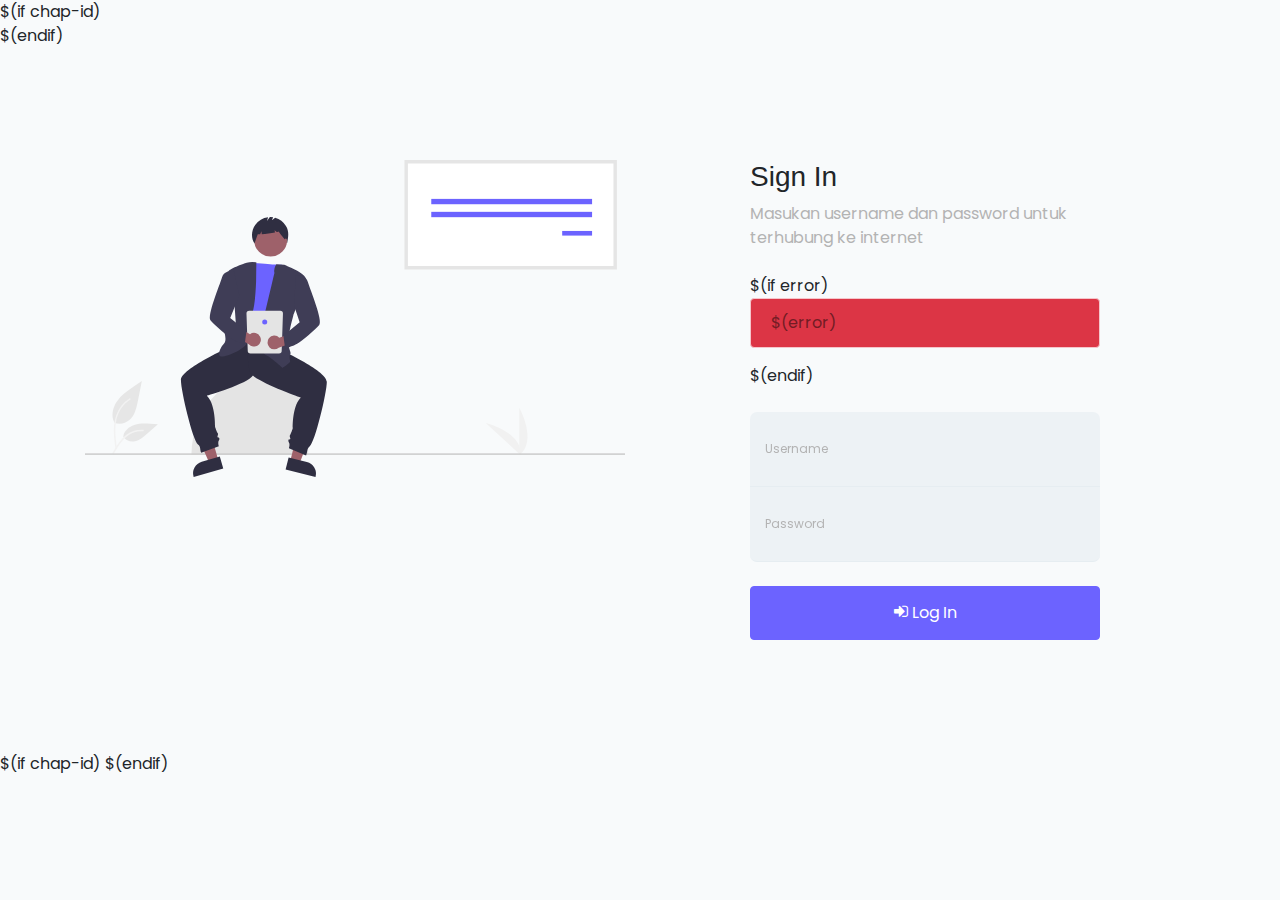
==== commit 0c517253: "feat:update" ====
--- a/index.html
+++ b/index.html
@@ -5,19 +5,38 @@
   <!-- Required meta tags -->
   <meta charset="utf-8">
   <meta name="viewport" content="width=device-width, initial-scale=1, shrink-to-fit=no">
-  <link href="https://fonts.googleapis.com/css?family=Roboto:300,400&display=swap" rel="stylesheet">
+  <meta http-equiv="X-UA-Compatible" content="IE=edge" />
+  <meta name="description" content="Mikrotik" />
+  <meta name="keywords" content="Mikrotik" />
+  <meta name="apple-mobile-web-app-capable" content="yes" />
   <link rel="stylesheet" href="fonts/icomoon/style.css">
   <!-- Bootstrap CSS -->
   <link rel="stylesheet" href="css/bootstrap.min.css">
   <!-- Style -->
   <link rel="stylesheet" href="css/style.css">
 
-  <title>Login Mikrotik</title>
+  <title>Mikrotik > Login</title>
 </head>
 
 <body>
-
-
+  $(if chap-id)
+    <form name="sendin" action="$(link-login-only)" method="post">
+      <input type="hidden" name="username" />
+      <input type="hidden" name="password" />
+      <input type="hidden" name="dst" value="$(link-orig)" />
+      <input type="hidden" name="popup" value="true" />
+    </form>
+    
+    <script type="text/javascript" src="/md5.js"></script>
+    <script type="text/javascript">
+          function doLogin() {
+          document.sendin.username.value = document.login.username.value;
+          document.sendin.password.value = hexMD5('$(chap-id)' + document.login.password.value + '$(chap-challenge)');
+          document.sendin.submit();
+          return false;
+          }
+    </script>
+  $(endif)
 
   <div class="content">
     <div class="container">
@@ -31,29 +50,31 @@
               <div class="mb-4">
                 <h3>Sign In</h3>
                 <p class="mb-4">Masukan username dan password untuk terhubung ke internet</p>
-
+                $(if error)
                 <div class="alert alert-danger bg-danger">
-                  
+                  $(error)
                 </div>
+                $(endif)
               </div>
-              <form action="#" method="post">
+              <form id="loginForm" name="login" action="$(link-login-only)" method="post" 
+              $(if chap-id) onSubmit="return doLogin()" $(endif)>
+                <input type="hidden" name="dst" value="$(link-orig)" />
+                <input type="hidden" name="popup" value="true" />
                 <div class="form-group first">
                   <label for="username">Username</label>
                   <input type="text" name="username" class="form-control" id="username" required>
-
                 </div>
                 <div class="form-group last mb-4">
                   <label for="password">Password</label>
                   <input type="password" name="password" class="form-control" id="password" required>
                 </div>
-
-                <input type="submit" value="Log In" class="btn btn-block btn-primary">
+                <button type="submit" class="btn btn-block btn-primary">
+                  <em class="icon icon-sign-in"></em> Log In  
+                </button>
               </form>
             </div>
           </div>
-
         </div>
-
       </div>
     </div>
   </div>
@@ -63,6 +84,22 @@
   <script src="js/popper.min.js"></script>
   <script src="js/bootstrap.min.js"></script>
   <script src="js/main.js"></script>
+
+  $(if chap-id)
+  <script src="md5.js"></script>
+  <script>
+    $('#loginForm').submit(function(){
+      let password = $('#password');
+      password.val(
+          hexMD5("$(chap-id)" + password.val() + "$(chap-challenge)")
+      );
+    });
+  </script>
+  $(endif)
+
+  <script type="text/javascript">
+    document.login.username.focus();
+  </script>
 </body>
 
 </html>--- a/css/style.css
+++ b/css/style.css
@@ -1,5 +1,11 @@
+/* import font */
+@font-face {
+  font-family: 'Poppins';
+  src: url('/fonts/poppins/Poppins-Regular.ttf');
+}
+
 body {
-  font-family: "Roboto", sans-serif;
+  font-family: "Poppins", sans-serif;
   background-color: #f8fafb; }
 
 p {
@@ -199,3 +205,13 @@
 .control--checkbox input:disabled:checked ~ .control__indicator {
   background-color: #7e0cf5;
   opacity: .2; }
+
+.page-log{
+  margin-top : 180px !important;
+  text-align: center;
+}
+
+.icon-check-i{
+  font-size: 180px;
+  color: green;
+}